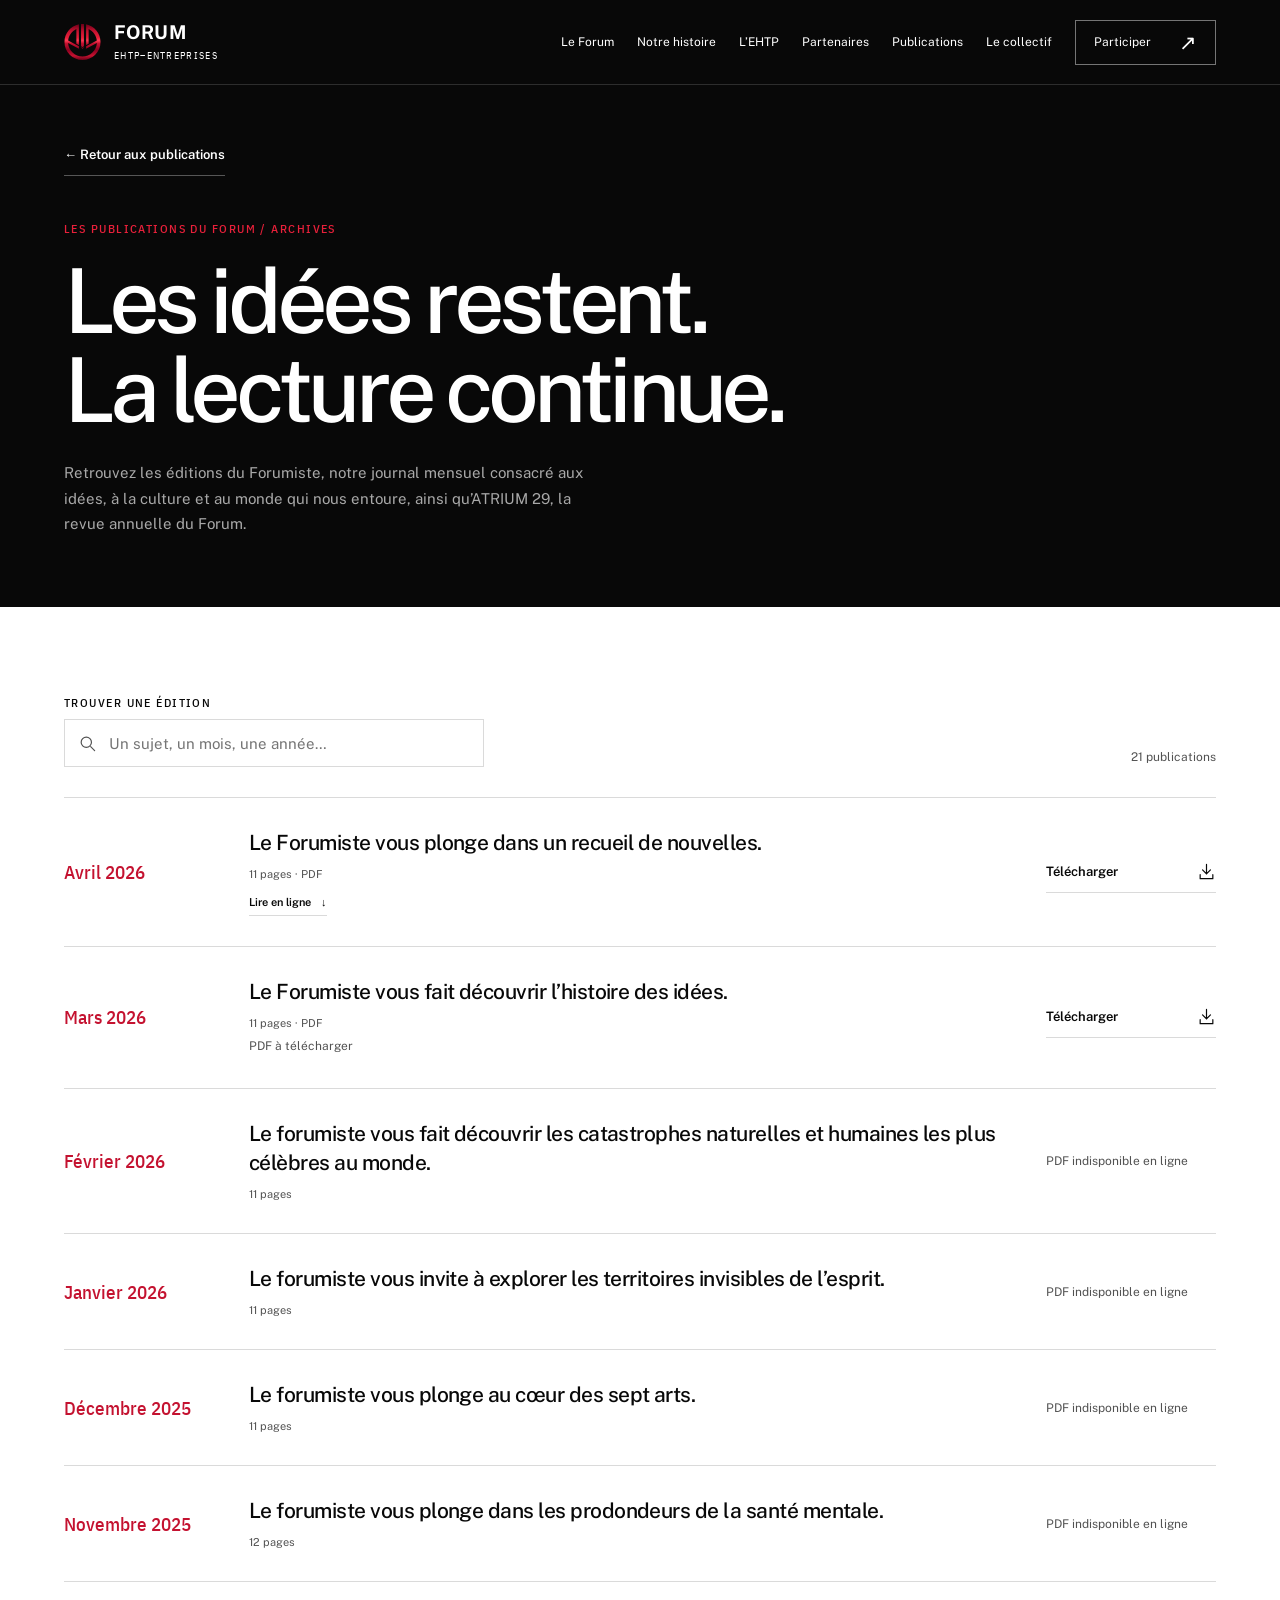
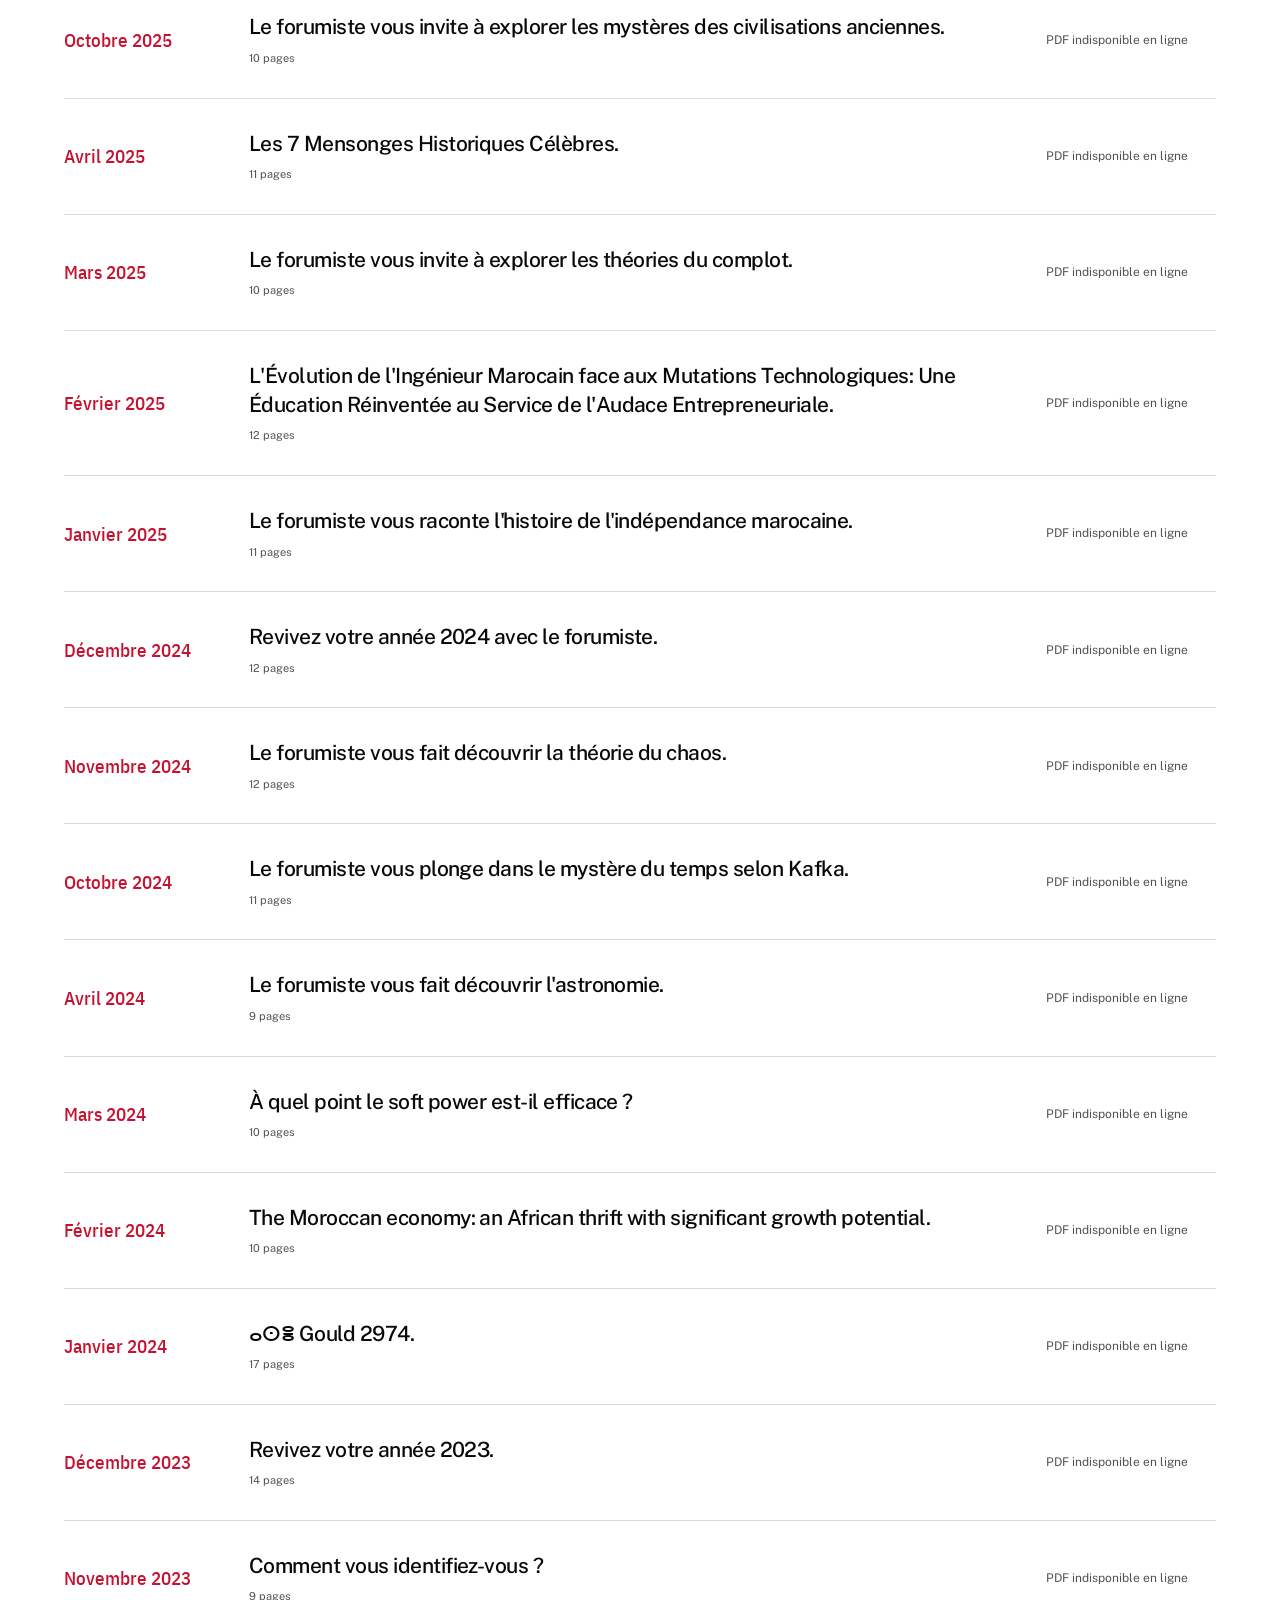
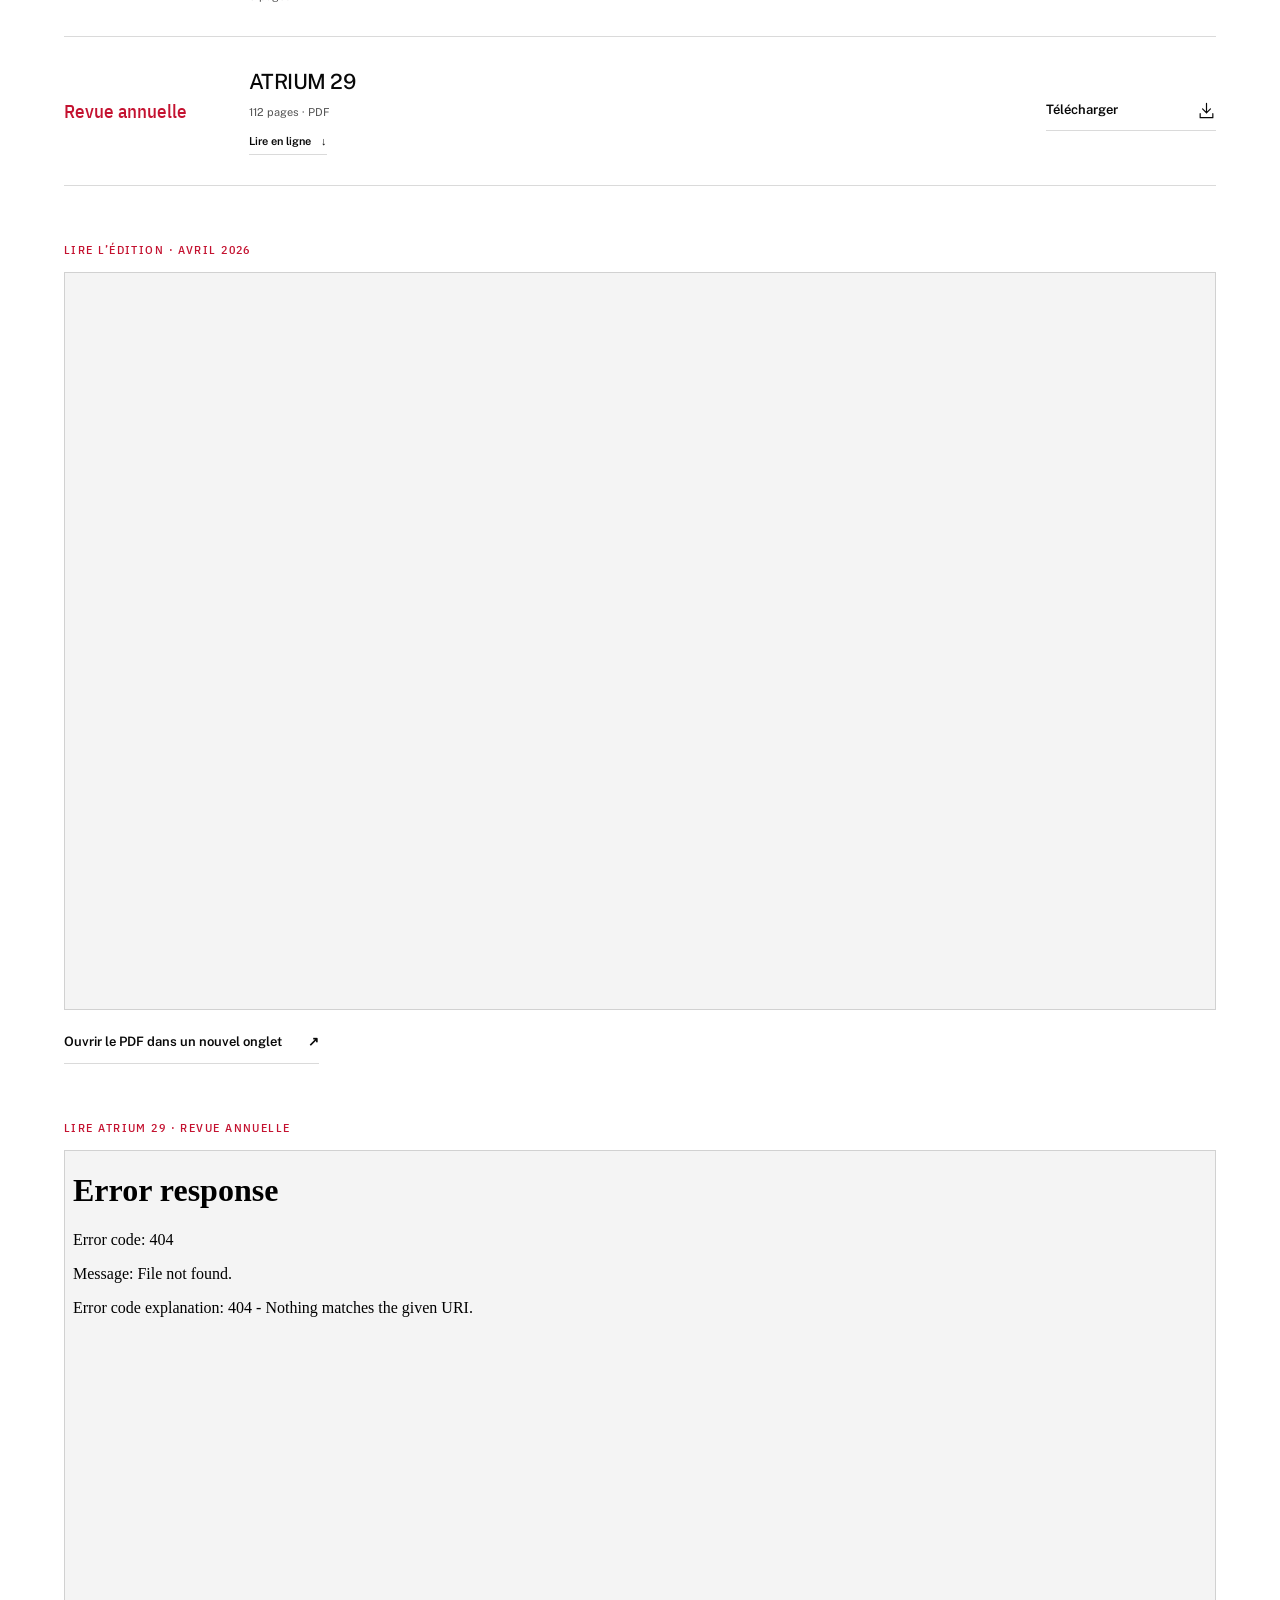
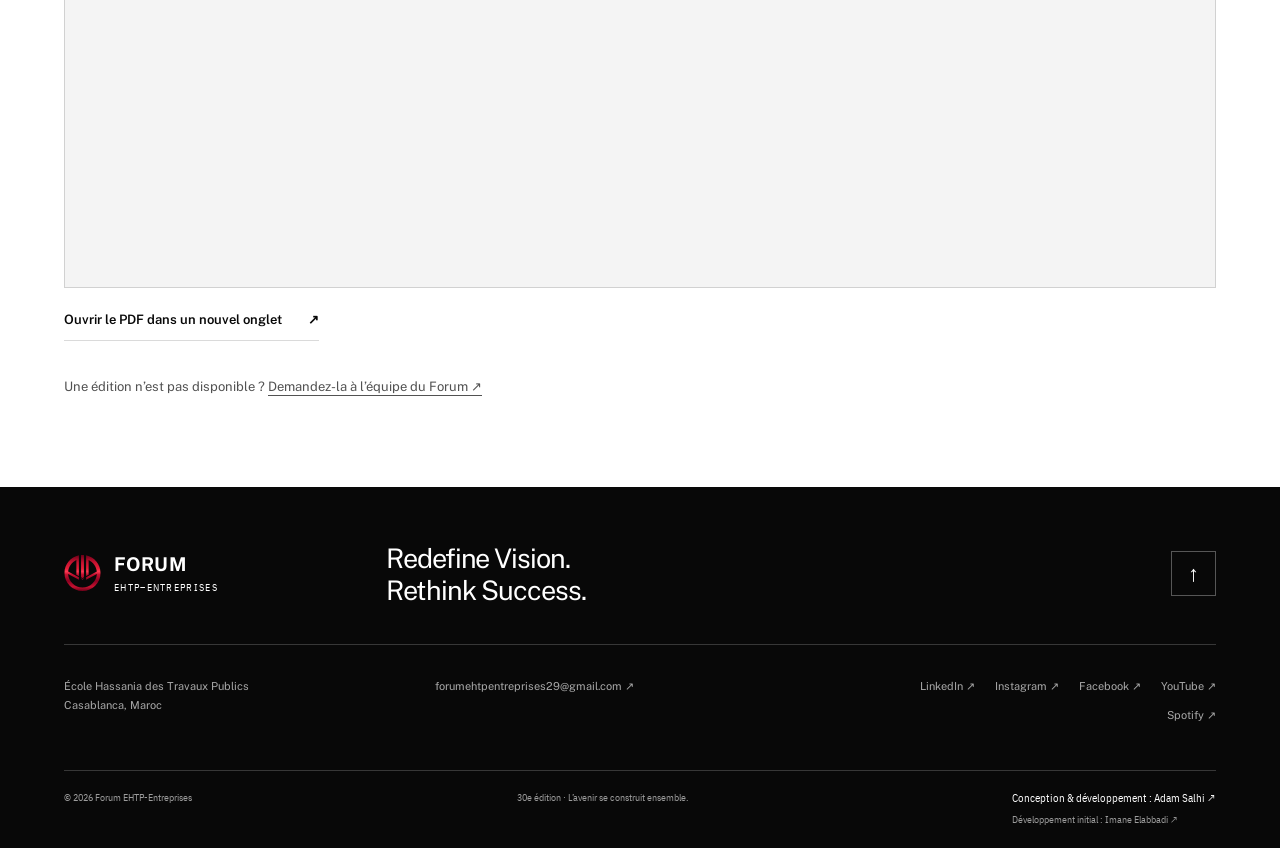
==== archives.html @ b5d98c56 "init" ====
<!DOCTYPE html>
<html lang="fr">
<head>
  <meta charset="UTF-8">
  <meta name="viewport" content="width=device-width, initial-scale=1">
  <meta name="description" content="Explorez les archives du Forumiste, le journal mensuel du Forum EHTP-Entreprises.">
  <meta name="theme-color" content="#080808">
  <title>Le Forumiste — Archives | Forum EHTP-Entreprises</title>
  <link rel="icon" type="image/svg+xml" href="assets/logo-form-small.svg">
  <link rel="preconnect" href="https://fonts.googleapis.com">
  <link rel="preconnect" href="https://fonts.gstatic.com" crossorigin>
  <link href="https://fonts.googleapis.com/css2?family=IBM+Plex+Sans+Condensed:wght@400;500;600;700&family=Public+Sans:wght@400;500;600;700;800&family=Source+Serif+4:ital,wght@1,400&display=swap" rel="stylesheet">
  <link rel="stylesheet" href="style.css">
  <script src="script.js" defer></script>
</head>
<body><a class="skip-link" href="#main">Aller au contenu</a><header class="site-header">
    <div class="nav-shell">
      <a class="brand" href="index.html#accueil" aria-label="Forum EHTP-Entreprises — Accueil"><img src="assets/logo-form-small.svg" width="40" height="40" alt=""><span>FORUM<span class="brand-sub">EHTP–ENTREPRISES</span></span></a>
      <button class="menu-toggle" aria-expanded="false" aria-controls="site-nav"><span>Menu</span><span class="menu-icon" aria-hidden="true"></span></button>
      <nav id="site-nav" class="site-nav" aria-label="Navigation principale"><a href="index.html#forum">Le Forum</a><a href="index.html#histoire">Notre histoire</a><a href="index.html#ecole">L’EHTP</a><a href="index.html#partenaires">Partenaires</a><a href="index.html#publications">Publications</a><a href="index.html#equipe">Le collectif</a><a class="nav-cta" href="index.html#contact">Participer <span aria-hidden="true">↗</span></a></nav>
    </div>
  </header>
<main id="main"><section class="archive-hero" aria-labelledby="archive-title"><a class="text-link light" href="index.html#forumiste">← Retour aux publications</a><p class="eyebrow">Les publications du Forum / Archives</p><h1 id="archive-title">Les idées restent.<br>La lecture continue.</h1><p>Retrouvez les éditions du Forumiste, notre journal mensuel consacré aux idées, à la culture et au monde qui nous entoure, ainsi qu’ATRIUM 29, la revue annuelle du Forum.</p></section>
<section class="section-pad" aria-label="Archives des publications"><div class="archive-tools"><label class="archive-search" for="archive-search"><span class="eyebrow">Trouver une édition</span><span class="search-field"><svg class="icon icon-search" viewBox="0 0 24 24" fill="none" stroke="currentColor" stroke-width="1.5" stroke-linecap="round" stroke-linejoin="round" aria-hidden="true" focusable="false"><circle cx="10.5" cy="10.5" r="6.5"/><path d="m16 16 5 5"/></svg><input type="search" id="archive-search" placeholder="Un sujet, un mois, une année…"></span></label><p class="archive-count" id="archive-count" role="status">21 publications</p></div><div class="archive-list"><article class="archive-item" id="avril-2026"><p class="archive-date">Avril 2026</p><div><h2>Le Forumiste vous plonge dans un recueil de nouvelles.</h2><p class="archive-pages">11 pages · PDF</p><a class="text-link archive-read-link" href="#avril-2026-reader">Lire en ligne <span aria-hidden="true">↓</span></a></div><a class="text-link" href="publications/forumistes/FORUMISTE%20AVRIL%2027.pdf" download>Télécharger <svg class="icon icon-download" viewBox="0 0 24 24" fill="none" stroke="currentColor" stroke-width="1.5" stroke-linecap="round" stroke-linejoin="round" aria-hidden="true" focusable="false"><path d="M12 3v12m-5-5 5 5 5-5M4 16v5h16v-5"/></svg></a></article><article class="archive-item" id="mars-2026"><p class="archive-date">Mars 2026</p><div><h2>Le Forumiste vous fait découvrir l’histoire des idées.</h2><p class="archive-pages">11 pages · PDF</p><span class="archive-unavailable">PDF à télécharger</span></div><a class="text-link" href="publications/forumistes/FORUMISTEMARS27.pdf" download>Télécharger <svg class="icon icon-download" viewBox="0 0 24 24" fill="none" stroke="currentColor" stroke-width="1.5" stroke-linecap="round" stroke-linejoin="round" aria-hidden="true" focusable="false"><path d="M12 3v12m-5-5 5 5 5-5M4 16v5h16v-5"/></svg></a></article><article class="archive-item" id="fevrier-2026"><p class="archive-date">Février 2026</p><div><h2>Le forumiste vous fait découvrir les catastrophes naturelles et humaines les plus célèbres au monde.</h2><p class="archive-pages">11 pages</p></div><span class="archive-unavailable">PDF indisponible en ligne</span></article><article class="archive-item" id="janvier-2026"><p class="archive-date">Janvier 2026</p><div><h2>Le forumiste vous invite à explorer les territoires invisibles de l’esprit.</h2><p class="archive-pages">11 pages</p></div><span class="archive-unavailable">PDF indisponible en ligne</span></article><article class="archive-item" id="decembre-2025"><p class="archive-date">Décembre 2025</p><div><h2>Le forumiste vous plonge au cœur des sept arts.</h2><p class="archive-pages">11 pages</p></div><span class="archive-unavailable">PDF indisponible en ligne</span></article><article class="archive-item" id="novembre-2025"><p class="archive-date">Novembre 2025</p><div><h2>Le forumiste vous plonge dans les prodondeurs de la santé mentale.</h2><p class="archive-pages">12 pages</p></div><span class="archive-unavailable">PDF indisponible en ligne</span></article><article class="archive-item" id="octobre-2025"><p class="archive-date">Octobre 2025</p><div><h2>Le forumiste vous invite à explorer les mystères des civilisations anciennes.</h2><p class="archive-pages">10 pages</p></div><span class="archive-unavailable">PDF indisponible en ligne</span></article><article class="archive-item" id="avril-2025"><p class="archive-date">Avril 2025</p><div><h2>Les 7 Mensonges Historiques Célèbres.</h2><p class="archive-pages">11 pages</p></div><span class="archive-unavailable">PDF indisponible en ligne</span></article><article class="archive-item" id="mars-2025"><p class="archive-date">Mars 2025</p><div><h2>Le forumiste vous invite à explorer les théories du complot.</h2><p class="archive-pages">10 pages</p></div><span class="archive-unavailable">PDF indisponible en ligne</span></article><article class="archive-item" id="fevrier-2025"><p class="archive-date">Février 2025</p><div><h2>L&#x27;Évolution de l&#x27;Ingénieur Marocain face aux Mutations Technologiques: Une Éducation Réinventée au Service de l&#x27;Audace Entrepreneuriale.</h2><p class="archive-pages">12 pages</p></div><span class="archive-unavailable">PDF indisponible en ligne</span></article><article class="archive-item" id="janvier-2025"><p class="archive-date">Janvier 2025</p><div><h2>Le forumiste vous raconte l&#x27;histoire de l&#x27;indépendance marocaine.</h2><p class="archive-pages">11 pages</p></div><span class="archive-unavailable">PDF indisponible en ligne</span></article><article class="archive-item" id="decembre-2024"><p class="archive-date">Décembre 2024</p><div><h2>Revivez votre année 2024 avec le forumiste.</h2><p class="archive-pages">12 pages</p></div><span class="archive-unavailable">PDF indisponible en ligne</span></article><article class="archive-item" id="novembre-2024"><p class="archive-date">Novembre 2024</p><div><h2>Le forumiste vous fait découvrir la théorie du chaos.</h2><p class="archive-pages">12 pages</p></div><span class="archive-unavailable">PDF indisponible en ligne</span></article><article class="archive-item" id="octobre-2024"><p class="archive-date">Octobre 2024</p><div><h2>Le forumiste vous plonge dans le mystère du temps selon Kafka.</h2><p class="archive-pages">11 pages</p></div><span class="archive-unavailable">PDF indisponible en ligne</span></article><article class="archive-item" id="avril-2024"><p class="archive-date">Avril 2024</p><div><h2>Le forumiste vous fait découvrir l&#x27;astronomie.</h2><p class="archive-pages">9 pages</p></div><span class="archive-unavailable">PDF indisponible en ligne</span></article><article class="archive-item" id="mars-2024"><p class="archive-date">Mars 2024</p><div><h2>À quel point le soft power est-il efficace ?</h2><p class="archive-pages">10 pages</p></div><span class="archive-unavailable">PDF indisponible en ligne</span></article><article class="archive-item" id="fevrier-2024"><p class="archive-date">Février 2024</p><div><h2>The Moroccan economy: an African thrift with significant growth potential.</h2><p class="archive-pages">10 pages</p></div><span class="archive-unavailable">PDF indisponible en ligne</span></article><article class="archive-item" id="janvier-2024"><p class="archive-date">Janvier 2024</p><div><h2>ⴰⵙⴻ Gould 2974.</h2><p class="archive-pages">17 pages</p></div><span class="archive-unavailable">PDF indisponible en ligne</span></article><article class="archive-item" id="decembre-2023"><p class="archive-date">Décembre 2023</p><div><h2>Revivez votre année 2023.</h2><p class="archive-pages">14 pages</p></div><span class="archive-unavailable">PDF indisponible en ligne</span></article><article class="archive-item" id="novembre-2023"><p class="archive-date">Novembre 2023</p><div><h2>Comment vous identifiez-vous ?</h2><p class="archive-pages">9 pages</p></div><span class="archive-unavailable">PDF indisponible en ligne</span></article><article class="archive-item" id="atrium29"><p class="archive-date">Revue annuelle</p><div><h2>ATRIUM 29</h2><p class="archive-pages">112 pages · PDF</p><a class="text-link archive-read-link" href="#atrium29-reader">Lire en ligne <span aria-hidden="true">↓</span></a></div><a class="text-link" href="publications/revues/ATRIUM29%20IMP.pdf" download>Télécharger <svg class="icon icon-download" viewBox="0 0 24 24" fill="none" stroke="currentColor" stroke-width="1.5" stroke-linecap="round" stroke-linejoin="round" aria-hidden="true" focusable="false"><path d="M12 3v12m-5-5 5 5 5-5M4 16v5h16v-5"/></svg></a></article></div><p class="archive-empty" id="archive-empty" hidden>Aucune édition ne correspond à votre recherche.</p>
<div class="archive-reader" id="avril-2026-reader"><p class="eyebrow red-text">Lire l’édition · Avril 2026</p><iframe src="publications/forumistes/FORUMISTE%20AVRIL%2027.pdf" title="Le Forumiste du 27 avril 2026, lecteur PDF intégré" loading="lazy"></iframe><a class="text-link" href="publications/forumistes/FORUMISTE%20AVRIL%2027.pdf" target="_blank" rel="noopener noreferrer">Ouvrir le PDF dans un nouvel onglet <span aria-hidden="true">↗</span></a></div>
<div class="archive-reader" id="atrium29-reader"><p class="eyebrow red-text">Lire ATRIUM 29 · Revue annuelle</p><iframe src="publications/revues/ATRIUM29%20IMP.pdf" title="ATRIUM 29, lecteur PDF intégré" loading="lazy"></iframe><a class="text-link" href="publications/revues/ATRIUM29%20IMP.pdf" target="_blank" rel="noopener noreferrer">Ouvrir le PDF dans un nouvel onglet <span aria-hidden="true">↗</span></a></div>
<p class="archive-help">Une édition n’est pas disponible ? <a href="mailto:forumehtpentreprises29@gmail.com?subject=Demande%20d%27une%20archive%20du%20Forumiste">Demandez-la à l’équipe du Forum ↗</a></p></section></main><footer class="site-footer"><div class="footer-top"><a class="brand" href="#main"><img src="assets/logo-form-small.svg" alt="" width="40" height="40"><span>FORUM<span class="brand-sub">EHTP–ENTREPRISES</span></span></a><p>Redefine Vision.<br>Rethink Success.</p><a class="back-top" href="#main" aria-label="Revenir en haut de la page">↑</a></div><div class="footer-middle"><p>École Hassania des Travaux Publics<br>Casablanca, Maroc</p><a href="mailto:forumehtpentreprises29@gmail.com">forumehtpentreprises29@gmail.com ↗</a><div class="social-links"><a href="https://www.linkedin.com/company/forumehtp-entreprises/" target="_blank" rel="noopener noreferrer">LinkedIn ↗</a><a href="https://www.instagram.com/forumehtpentreprises/" target="_blank" rel="noopener noreferrer">Instagram ↗</a><a href="https://www.facebook.com/forum.ehtpentreprises" target="_blank" rel="noopener noreferrer">Facebook ↗</a><a href="https://www.youtube.com/@ForumEHTP-Entreprises" target="_blank" rel="noopener noreferrer">YouTube ↗</a><a href="https://open.spotify.com/show/5JTfeWHzXtX39lI0ppKCSq" target="_blank" rel="noopener noreferrer">Spotify ↗</a></div></div><div class="footer-bottom"><span>© 2026 Forum EHTP-Entreprises</span><span>30e édition · L’avenir se construit ensemble.</span><div class="developer-credits"><a class="current-developer" href="https://www.linkedin.com/in/asalhi1/" target="_blank" rel="noopener noreferrer">Conception & développement : Adam Salhi ↗</a><a href="https://www.linkedin.com/in/imane-elabbadi-38838423a/" target="_blank" rel="noopener noreferrer">Développement initial : Imane Elabbadi ↗</a></div></div></footer>
</body>
</html>
---- style.css ----
/* FORGE — shared identity for the Forum and its publication archives. */
:root {
  --black: #080808; --steel: #1a1a1a; --red: #c41230; --chrome: #e8203a; --white: #fff;
  --line: #08080826; --muted: #525252;
  --metal: linear-gradient(135deg, #6b0018 0%, #c41230 20%, #e8203a 38%, #ff3a54 46%, #c41230 54%, #8b0020 72%, #c41230 88%, #6b0018 100%);
  --body: 'Public Sans', Arial, sans-serif;
  --structure: 'IBM Plex Sans Condensed', 'Arial Narrow', sans-serif;
  --gutter: clamp(22px, 5vw, 80px);
}
*, *::before, *::after { box-sizing: border-box; }
html { scroll-behavior: smooth; scroll-padding-top: 100px; }
body { margin: 0; background: var(--white); color: var(--black); font: 15px/1.7 var(--body); -webkit-font-smoothing: antialiased; }
body.menu-open { overflow: hidden; }
::selection { background: var(--red); color: white; }
a { color: inherit; text-decoration: none; }
button, input { font: inherit; }
button, summary { cursor: pointer; }
button { color: inherit; }
img { display: block; max-width: 100%; height: auto; }
figure, blockquote, h1, h2, h3, h4, p { margin: 0; }
button, a, summary { -webkit-tap-highlight-color: transparent; }
:focus-visible { outline: 3px solid var(--chrome); outline-offset: 5px; }
[hidden] { display: none !important; }
.skip-link { position: fixed; top: -100px; left: 20px; padding: 12px 20px; background: white; color: var(--black); z-index: 100; }
.skip-link:focus { top: 10px; }
.eyebrow, .section-label { font: 500 12px/1.4 var(--structure); text-transform: uppercase; letter-spacing: .12em; }
.red-text { color: var(--red); }
.metal-text { color: var(--red); background: var(--metal); background-clip: text; -webkit-text-fill-color: transparent; }
.section-pad { padding: 88px var(--gutter); }
.section-label { display: flex; justify-content: space-between; gap: 24px; padding-bottom: 22px; margin-bottom: 48px; border-bottom: 1px solid var(--line); }
.section-label > :first-child { color: var(--red); }
h2 { font-size: clamp(34px, 3.7vw, 58px); font-weight: 600; line-height: 1.1; letter-spacing: -.055em; }
p + p { margin-top: 20px; }
.section-heading { display: flex; justify-content: space-between; align-items: flex-end; gap: 50px; margin-bottom: 48px; }
.section-heading > p { max-width: 350px; color: var(--muted); }
.text-link { display: inline-flex; align-items: center; justify-content: space-between; gap: 26px; border-bottom: 1px solid var(--line); padding: 9px 0; font-size: 13px; font-weight: 600; }
.text-link:hover { color: var(--red); border-color: var(--red); }
.text-link.light { border-color: #ffffff50; }
.text-link.light:hover { color: white; border-color: white; }
.button { display: inline-flex; align-items: center; justify-content: space-between; gap: 30px; min-height: 52px; padding: 14px 23px; font-size: 13px; font-weight: 600; transition: background .2s; }
.button span, .nav-cta span { font-size: 21px; line-height: 1; }
.button-red { background: var(--red); color: white; }
.button-red:hover { background: var(--chrome); }
.button-dark { background: var(--black); color: white; }
.button-dark:hover { background: var(--red); }
.site-header { position: sticky; top: 0; background: var(--black); color: white; border-bottom: 1px solid #ffffff26; z-index: 20; }
.nav-shell { display: flex; align-items: center; justify-content: space-between; min-height: 84px; padding: 0 var(--gutter); gap: 30px; }
.brand { display: inline-flex; align-items: center; flex-shrink: 0; gap: 13px; font-size: 19px; font-weight: 700; line-height: 1.15; letter-spacing: .025em; }
.brand img { width: 37px; height: 37px; }
.brand-sub { display: block; margin-top: 5px; font: 10px var(--structure); letter-spacing: .13em; }
.site-nav { display: flex; align-items: center; gap: clamp(16px, 1.8vw, 28px); font-size: 12px; }
.site-nav > a { padding-block: 12px; }
.site-nav > a:hover, .site-nav > a[aria-current] { color: var(--chrome); }
.site-nav .nav-cta { display: flex; align-items: center; justify-content: space-between; gap: 28px; border: 1px solid #ffffff70; padding: 11px 18px; color: white; }
.site-nav .nav-cta:hover { background: var(--red); border-color: var(--red); color: white; }
.menu-toggle { display: none; }
.hero { background: var(--black); color: white; padding: 0 var(--gutter); }
.hero-grid { display: grid; grid-template-columns: 1.05fr 1fr; gap: 6%; align-items: center; padding: 80px 0 88px; }
.hero h1 { font-size: clamp(62px, 7.2vw, 112px); font-weight: 600; line-height: .99; letter-spacing: -.07em; }
.outline-text { color: transparent; -webkit-text-stroke: 1px #ffffffba; }
.hero-description { color: #ffffffa6; max-width: 370px; font-size: 13px; line-height: 1.8; margin-top: 28px; }
.hero-actions { display: flex; align-items: center; gap: 24px; margin-top: 29px; }
.hero-actions .text-link { font-size: 11px; }
.intro-grid { display: grid; grid-template-columns: 1.15fr 1fr; gap: 9%; margin-bottom: 52px; }
.intro-copy { max-width: 490px; color: var(--muted); font-size: 14px; }
.intro-copy .lead { color: var(--black); font-size: 19px; line-height: 1.5; letter-spacing: -.02em; }
.intro-copy .text-link { margin-top: 20px; color: var(--black); }
.stats { display: grid; grid-template-columns: 1.3fr 1fr 1fr; margin-top: 46px; }
.stats > div { display: flex; flex-direction: column; padding-left: 40px; border-left: 1px solid var(--line); }
.stats > div:first-child { padding-left: 0; border: 0; }
.stats strong { font: 500 clamp(70px, 8vw, 115px)/1 var(--structure); letter-spacing: -.05em; }
.stats strong sup { font-size: .5em; }
.stats > div > span { margin-top: 18px; color: var(--muted); font-size: 12px; }
.experience { background: var(--black); color: white; }
.experience .section-label { border-color: #ffffff35; }
.experience .section-label > :first-child { color: var(--chrome); }
.experience .section-heading > p { color: #ffffffa6; }
.film-link { position: relative; display: block; overflow: hidden; }
.film-link::after { content: ''; position: absolute; inset: 0; background: linear-gradient(transparent 20%, #080808c9); }
.film-link img { width: 100%; height: 420px; object-fit: cover; transition: transform .5s; }
.film-link:hover img { transform: scale(1.025); }
.film-play { position: absolute; z-index: 1; top: 35px; right: 35px; display: grid; place-items: center; background: var(--red); width: 70px; height: 70px; font-size: 35px; }
.film-caption { position: absolute; z-index: 1; bottom: 34px; left: 34px; display: flex; flex-direction: column; gap: 9px; }
.film-caption strong { font-size: 35px; font-weight: 500; letter-spacing: -.04em; }
.film-caption > :last-child { font-size: 12px; }
.partner-directory { border-bottom: 1px solid var(--line); font-size: 13px; }
.partner-directory summary { display: flex; justify-content: space-between; align-items: center; padding: 20px 0; list-style: none; }
.partner-directory summary::-webkit-details-marker { display: none; }
.partner-directory summary > span { font-size: 22px; color: var(--red); }
.partner-directory[open] summary > span { transform: rotate(45deg); }
.crimson-callout { background: var(--red); color: white; }
.crimson-callout > div { display: flex; align-items: center; justify-content: space-between; gap: 30px; margin: 26px 0; }
.crimson-callout h2 { font-size: clamp(38px, 5vw, 76px); }
.crimson-callout > p:last-child { font-size: 13px; max-width: 460px; }
.circle-link { flex-shrink: 0; width: 105px; height: 105px; border: 1px solid #ffffff80; border-radius: 50%; display: grid; place-items: center; font-size: 52px; transition: color .2s, background .2s; }
.circle-link:hover { color: var(--red); background: white; }
.journal-feature { display: grid; grid-template-columns: 1fr 1.2fr; gap: 9%; align-items: center; padding: 40px 6%; border-top: 1px solid var(--line); border-bottom: 1px solid var(--line); }
.journal-cover { display: block; position: relative; max-width: 330px; width: 100%; justify-self: center; }
.journal-cover img { width: 100%; box-shadow: 8px 10px 0 var(--black); }
.journal-cover > span { position: absolute; right: -8px; bottom: -10px; padding: 8px 18px; background: var(--red); color: white; font-size: 26px; }
.journal-copy h3 { font-size: 46px; font-weight: 600; letter-spacing: -.06em; line-height: 1.15; margin: 17px 0 20px; }
.journal-copy h4 { font-size: 24px; font-weight: 500; line-height: 1.25; letter-spacing: -.025em; margin-bottom: 20px; }
.journal-copy > p:not(.eyebrow) { color: var(--muted); font-size: 13px; }
.publication-meta { display: flex; flex-wrap: wrap; gap: 25px; font-family: var(--structure); }
.journal-copy .button { margin: 24px 20px 12px 0; }
.journal-copy .text-link { font-size: 12px; }
.atrium-row { display: grid; grid-template-columns: 1fr 1.2fr; gap: 9%; padding-top: 44px; }
.atrium-row h3 { font: 500 64px var(--structure); letter-spacing: -.04em; }
.atrium-row h3 span { color: var(--red); }
.atrium-row p:not(.eyebrow) { color: var(--muted); font-size: 14px; max-width: 430px; }
.atrium-row .text-link { margin-top: 15px; }
.team-section { display: grid; grid-template-columns: 1fr 1fr; background: var(--black); color: white; }
.team-copy { padding: 70px 55px 70px var(--gutter); }
.team-copy h2 { margin: 27px 0; font-size: clamp(34px, 3.4vw, 53px); }
.team-copy h2 span { color: var(--chrome); }
.team-copy > p:not(.eyebrow) { color: #ffffffa6; font-size: 13px; max-width: 430px; }
.team-copy .text-link { margin-top: 26px; }
.team-photo { position: relative; min-height: 460px; }
.team-photo img { width: 100%; height: 100%; position: absolute; object-fit: cover; object-position: 54% center; }
.team-photo figcaption { position: absolute; bottom: 0; left: 0; background: var(--red); padding: 15px 24px; font-size: 10px; }
.contact-heading { display: flex; align-items: flex-end; justify-content: space-between; gap: 50px; margin-bottom: 50px; }
.contact-heading > p { max-width: 320px; color: var(--muted); font-size: 14px; }
.contact-form { position: relative; max-width: 1000px; margin: 0 auto 72px; padding: 34px 0 42px; border-block: 1px solid var(--line); background: white; }
.contact-form::before { content: ''; position: absolute; inset: -1px auto auto 0; width: 70px; height: 3px; background: var(--red); }
.contact-form-grid { display: grid; grid-template-columns: 1fr 1fr; gap: 24px 30px; }
.contact-field { display: flex; flex-direction: column; gap: 8px; color: var(--black); font: 500 12px/1.4 var(--structure); text-transform: uppercase; }
.contact-field > span { display: contents; }
.contact-field-wide { grid-column: 1 / -1; }
.contact-field input, .contact-field select, .contact-field textarea { display: block; width: 100%; min-height: 50px; padding: 12px 14px; border: 1px solid #08080830; border-radius: 0; background: #fff; color: var(--black); font: 400 14px/1.5 var(--body); transition: border-color .18s, box-shadow .18s; }
.contact-field input::placeholder, .contact-field textarea::placeholder { color: #777; }
.contact-field select { appearance: none; padding-right: 48px; background-image: url("data:image/svg+xml,%3Csvg xmlns='http://www.w3.org/2000/svg' width='20' height='20' viewBox='0 0 24 24' fill='none' stroke='%23c41230' stroke-width='2' stroke-linecap='round' stroke-linejoin='round'%3E%3Cpath d='m6 9 6 6 6-6'/%3E%3C/svg%3E"); background-repeat: no-repeat; background-position: right 17px center; }
.contact-field textarea { min-height: 155px; resize: vertical; }
.contact-field input:focus, .contact-field select:focus, .contact-field textarea:focus { outline: none; border-color: var(--red); box-shadow: inset 3px 0 var(--red); }
.contact-submit { display: inline-flex; justify-content: center; align-items: center; gap: 12px; min-height: 52px; margin-top: 26px; padding: 14px 23px; border: 1px solid var(--red); border-radius: 0; background: var(--red); color: white; font: 600 13px/1.3 var(--body); transition: background .2s, color .2s; }
.contact-submit:hover { background: var(--black); border-color: var(--black); }
.contact-submit svg { width: 19px; height: 19px; }
.archive-reader { margin-top: 56px; }
.archive-reader iframe { display: block; width: 100%; height: min(82vh, 900px); min-height: 520px; margin: 14px 0 12px; border: 1px solid var(--line); background: #f4f4f4; }
.archive-read-link { justify-content: flex-start; gap: 10px; margin-top: 7px; padding: 3px 0; font-size: 11px; }
.site-footer { background: var(--black); color: white; padding: 55px var(--gutter) 22px; }
.footer-top { display: flex; justify-content: space-between; gap: 30px; align-items: center; padding-bottom: 38px; border-bottom: 1px solid #ffffff30; }
.footer-top > p { font-size: 27px; line-height: 1.2; letter-spacing: -.04em; margin-right: auto; margin-left: 12%; }
.back-top { display: grid; place-items: center; border: 1px solid #ffffff50; width: 45px; height: 45px; font-size: 22px; }
.back-top:hover { background: var(--red); }
.footer-middle { display: grid; grid-template-columns: 1fr 1.2fr 1fr; gap: 30px; padding: 32px 0 45px; color: #ffffffa6; font-size: 11px; }
.footer-middle > a { overflow-wrap: anywhere; }
.social-links { display: flex; gap: 10px 20px; flex-wrap: wrap; justify-content: flex-end; }
.site-footer a:hover { color: var(--chrome); }
.footer-bottom { display: flex; justify-content: space-between; flex-wrap: wrap; gap: 15px; border-top: 1px solid #ffffff30; padding-top: 20px; color: #ffffff99; font: 10px var(--structure); }
/* Archives */
.archive-hero { background: var(--black); color: white; padding: 50px var(--gutter) 70px; }
.archive-hero .text-link { margin-bottom: 45px; }
.archive-hero .eyebrow { color: var(--chrome); margin-bottom: 18px; }
.archive-hero h1 { font-size: clamp(48px, 7vw, 100px); line-height: 1; font-weight: 500; letter-spacing: -.06em; }
.archive-hero p:last-child { color: #ffffffa6; max-width: 520px; margin-top: 25px; }
.archive-tools { display: flex; gap: 25px; justify-content: space-between; align-items: flex-end; padding-bottom: 30px; }
.archive-search { display: flex; flex-direction: column; gap: 8px; width: min(100%, 420px); }
.archive-search input { min-height: 48px; border: 1px solid var(--line); border-radius: 0; padding: 10px 14px; width: 100%; background: white; color: var(--black); }
.archive-count { color: var(--muted); font-size: 12px; }
.archive-item { display: grid; grid-template-columns: 150px 1fr 170px; align-items: center; gap: 35px; padding: 30px 0; border-top: 1px solid var(--line); }
.archive-item:last-child { border-bottom: 1px solid var(--line); }
.archive-date { color: var(--red); font: 500 19px var(--structure); }
.archive-item h2 { font-size: 21px; line-height: 1.4; letter-spacing: -.025em; font-weight: 500; }
.archive-item .archive-pages { margin-top: 7px; color: var(--muted); font-size: 11px; }
.archive-unavailable { color: var(--muted); font-size: 12px; }
.archive-help { margin-top: 35px; color: var(--muted); font-size: 13px; }
.archive-help a { text-decoration: underline; text-underline-offset: 4px; }
.archive-empty { padding: 35px 0; border-top: 1px solid var(--line); }
/* Reserved image space and restrained, functional iconography. */
.icon { display: inline-block; flex: 0 0 auto; width: 19px; height: 19px; vertical-align: middle; }
.hero-art { display: flex; align-items: center; }
.anniversary-mark { width: 100%; margin: 0; }
.event-strip { display: flex; justify-content: space-between; align-items: center; gap: 20px; padding: 19px var(--gutter); background: var(--red); color: white; font-size: 12px; }
.event-location { display: inline-flex; align-items: center; gap: 10px; }
.event-status { font-family: var(--structure); letter-spacing: .06em; }
.sponsor-groups { display: flex; flex-wrap: wrap; gap: 32px 28px; }
.sponsor-group { min-width: 0; width: 100%; }
.sponsor-groups > .sponsor-group:nth-child(-n+2) { width: calc(50% - 14px); }
.sponsor-tier { display: flex; align-items: center; gap: 16px; margin-bottom: 18px; font: 500 12px var(--structure); text-transform: uppercase; letter-spacing: .1em; }
.sponsor-tier::after { content: ''; flex: 1; height: 1px; background: var(--line); }
.sponsor-grid { display: flex; flex-wrap: wrap; gap: 16px; padding: 0; margin: 0; list-style: none; }
.sponsor-card { flex: 1 1 calc(33.333% - 16px); min-width: 0; display: flex; flex-direction: column; border: 1px solid var(--line); }
.sponsor-logo-slot { overflow: hidden; height: 116px; display: flex; align-items: center; justify-content: center; padding: 24px; }
.sponsor-logo-slot img { width: 100%; height: 100%; object-fit: contain; transform: scale(var(--logo-scale, 1)); }
.sponsor-card > span { display: block; padding: 12px 16px; border-top: 1px solid var(--line); font: 500 12px var(--structure); letter-spacing: .05em; }
.partner-directory { margin-top: 26px; }
#partner-directory-content { padding-top: 12px; }
#partner-directory-content .sponsor-group { margin-bottom: 30px; }
#partner-directory-content .sponsor-card { flex: 0 1 calc(25% - 12px); }
/* An editorial quote reader: companies on the left, words on the right. */
.testimonials { margin-top: 82px; }
.testimonial-heading { margin-bottom: 30px; display: flex; align-items: flex-end; justify-content: space-between; gap: 30px; }
.testimonial-heading h3 { font-size: clamp(30px, 3vw, 44px); font-weight: 500; line-height: 1.15; letter-spacing: -.04em; }
.testimonial-layout { display: grid; grid-template-columns: 1fr 2.1fr; border: 1px solid var(--line); }
.quote-selectors { display: flex; flex-direction: column; padding: 24px; }
.quote-selector { display: flex; align-items: center; gap: 16px; width: 100%; text-align: left; padding: 24px 0; background: none; border: 0; border-bottom: 1px solid var(--line); font-size: 13px; }
.quote-selector:last-child { border-bottom: 0; }
.quote-number { font: 11px var(--structure); color: var(--muted); }
.selector-arrow { margin-left: auto; opacity: 0; }
.quote-selector[aria-pressed="true"] { color: var(--red); }
.quote-selector[aria-pressed="true"] .selector-arrow { opacity: 1; }
.quote-selector:hover { color: var(--red); }
.testimonial-stage { display: flex; flex-direction: column; min-width: 0; background: var(--black); color: white; padding: 32px 44px 26px; }
.quote-mark { color: var(--chrome); font: 96px/.9 'Source Serif 4', Georgia, serif; height: 62px; }
.quote-area { display: grid; min-width: 0; }
.quote-slide { grid-area: 1 / 1; display: flex; flex-direction: column; justify-content: space-between; }
/* Inactive slides reserve height, keeping every quote and its controls stable. */
.js .quote-slide[hidden] { display: flex !important; visibility: hidden; pointer-events: none; }
.quote-slide blockquote { font: italic clamp(24px, 2.65vw, 38px)/1.4 'Source Serif 4', Georgia, serif; }
.quote-slide figcaption { margin-top: 28px; font: 11px var(--structure); letter-spacing: .06em; color: #ffffffa6; }
.quote-navigation { display: flex; justify-content: space-between; align-items: center; margin-top: 32px; padding-top: 20px; border-top: 1px solid #ffffff35; }
.quote-position { font: 12px var(--structure); letter-spacing: .08em; color: #ffffffa6; }
#quote-current { color: white; }
.quote-navigation > div { display: flex; gap: 8px; }
.quote-navigation button { display: grid; place-items: center; width: 44px; height: 44px; border: 1px solid #ffffff50; color: white; background: none; }
.quote-navigation button:hover { background: var(--red); border-color: var(--red); }
html:not(.js) .quote-selectors, html:not(.js) .quote-navigation { display: none; }
html:not(.js) .testimonial-layout { grid-template-columns: 1fr; }
html:not(.js) .quote-area { display: block; }
html:not(.js) .quote-slide[hidden] { display: flex !important; margin-top: 35px; }
/* Portrait slots can accept real images without altering the contact layout. */
.contact-cards { display: flex; gap: 40px; }
.contact-card { flex: 1 1 0; min-width: 0; display: grid; grid-template-columns: minmax(100px, 32%) 1fr; gap: 26px; border-top: 1px solid var(--line); padding-top: 24px; }
.portrait-slot { aspect-ratio: 3 / 4; position: relative; display: flex; align-items: flex-end; border: 1px solid var(--line); padding: 16px; }
.portrait-slot::before { content: ''; position: absolute; top: -1px; left: -1px; width: 22px; height: 22px; border-top: 1px solid var(--red); border-left: 1px solid var(--red); }
.portrait-slot > span { color: #08080840; font: 400 clamp(28px, 3vw, 44px) var(--structure); }
.portrait-slot img { position: absolute; inset: 0; width: 100%; height: 100%; object-fit: cover; }
.portrait-slot:has(img) > span { display: none; }
.contact-details { min-width: 0; }
.contact-details .eyebrow { color: var(--red); font-size: 10px; }
.contact-details h3 { font-size: clamp(22px, 2.1vw, 32px); font-weight: 500; line-height: 1.2; letter-spacing: -.04em; margin: 12px 0 22px; }
.contact-links { display: flex; flex-direction: column; gap: 8px; }
.contact-links a { display: inline-flex; align-items: center; gap: 10px; min-height: 32px; font-size: 12px; }
.contact-links a span { overflow-wrap: anywhere; min-width: 0; }
.contact-links .icon { color: var(--muted); width: 17px; height: 17px; }
.contact-links a:hover, .contact-social:hover { color: var(--red); }
.contact-social { display: inline-flex; gap: 9px; align-items: center; min-height: 44px; margin-top: 14px; font-size: 11px; }
.contact-social .icon { width: 16px; height: 16px; }
.developer-credits { display: flex; flex-direction: column; gap: 8px; }
.current-developer { color: white; font-size: 11px; }
.film-play .icon { width: 27px; height: 27px; }
.search-field { position: relative; display: block; }
.search-field .icon { position: absolute; top: 15px; left: 14px; color: var(--muted); pointer-events: none; }
.search-field input { padding-left: 44px; }
@media (prefers-reduced-motion: no-preference) {
  .hero-copy { animation: forge-enter .75s cubic-bezier(.2,.7,.2,1) both; }
  .hero-art { animation: forge-mark 1.1s cubic-bezier(.2,.7,.2,1) .12s both; }
  .button > span, .text-link > span, .button .icon, .film-play .icon { transition: transform .25s ease; }
  .button:hover > span, .text-link:hover > span { transform: translate(2px, -2px); }
  .button:hover .icon-download { transform: translateY(3px); }
  .film-link:hover .film-play .icon { transform: scale(1.12); }
  .sponsor-card { transition: border-color .2s ease; }
  .sponsor-card:hover { border-color: var(--red); }
}
@keyframes forge-enter { from { opacity: 0; transform: translateY(18px); } to { opacity: 1; transform: translateY(0); } }
@keyframes forge-mark { from { opacity: 0; transform: translateY(12px) scale(.975); } to { opacity: 1; transform: none; } }

@media (min-width: 1600px) {
  :root { --gutter: max(80px, calc((100vw - 1440px) / 2)); }
}
@media (max-width: 1100px) {
  .hero-actions { align-items: flex-start; flex-direction: column; gap: 12px; }
  .site-nav { gap: 20px; }
  .hero h1 { font-size: 8vw; }
  .section-heading > p { max-width: 290px; }
  .team-copy { padding-right: 35px; }
}
@media (max-width: 1050px) {
  .nav-shell { min-height: 72px; }
  .menu-toggle { display: flex; align-items: center; gap: 14px; padding: 12px 0 12px 12px; border: 0; background: none; color: white; font-size: 12px; }
  .menu-icon { position: relative; width: 23px; height: 12px; border-top: 1px solid white; border-bottom: 1px solid white; }
  .menu-toggle[aria-expanded="true"] .menu-icon { transform: rotate(45deg); height: 1px; border-bottom: 0; }
  .menu-toggle[aria-expanded="true"] .menu-icon::after { content: ''; position: absolute; width: 23px; height: 1px; background: white; transform: rotate(90deg); top: -1px; }
  .js .site-nav { display: none; position: absolute; inset: 72px 0 auto; padding: 25px var(--gutter) 35px; background: var(--black); border-bottom: 1px solid #ffffff30; max-height: calc(100dvh - 72px); overflow-y: auto; }
  .js .site-nav.is-open { display: flex; flex-direction: column; align-items: stretch; gap: 8px; }
  .js .site-nav > a { padding: 14px 0; font-size: 17px; }
  .js .site-nav .nav-cta { margin-top: 15px; padding: 14px 18px; }
  html:not(.js) .nav-shell { flex-wrap: wrap; padding-block: 18px; }
  html:not(.js) .site-nav { flex-wrap: wrap; }
  html:not(.js) .menu-toggle { display: none; }
}
@media (max-width: 800px) {
  .section-pad { padding: 60px var(--gutter); }
  .hero-grid { gap: 7%; padding: 48px 0; }
  .hero h1 { font-size: 8.6vw; }
  .hero-description { font-size: 12px; }
  .section-label { font-size: 10px; margin-bottom: 35px; }
  .intro-grid { grid-template-columns: 1fr 1fr; gap: 35px; }
  .intro-copy .lead { font-size: 17px; }
  .section-heading { gap: 30px; align-items: flex-start; }
  .section-heading > p { font-size: 13px; max-width: 240px; }
  .stats > div { padding-left: 25px; }
  .stats > div > span { max-width: 140px; }
  .film-link img { height: 350px; }
  .journal-feature { gap: 35px; padding: 35px 0; }
  .journal-copy h3 { font-size: 36px; }
  .journal-copy h4 { font-size: 22px; }
  .team-section { grid-template-columns: 1fr; }
  .team-copy { padding: 55px var(--gutter); }
  .team-copy > p:not(.eyebrow) { max-width: 560px; }
  .team-photo { min-height: 0; }
  .team-photo img { position: static; aspect-ratio: 16/9; }
  .contact-heading { align-items: flex-start; gap: 30px; }
  .contact-heading > p { max-width: 220px; }
  .footer-top > p { margin-left: 5%; font-size: 23px; }
  .footer-middle { grid-template-columns: 1fr 1fr; }
  .social-links { grid-column: 1/-1; justify-content: flex-start; }
  .archive-item { grid-template-columns: 120px 1fr; gap: 20px; }
  .archive-item > :last-child { grid-column: 2; justify-self: start; }
}
@media (max-width: 560px) {
  html { scroll-padding-top: 85px; }
  .hero { padding-top: 22px; }
  .hero-grid { grid-template-columns: 1fr; padding: 35px 0; gap: 35px; }
  .hero h1 { font-size: clamp(65px, 16vw, 88px); }
  .hero-description { max-width: 320px; font-size: 13px; }
  .hero-actions { flex-direction: row; align-items: center; gap: 19px; flex-wrap: wrap; }
  .hero-actions .button { padding: 13px 16px; gap: 17px; font-size: 12px; }
  .section-label > :last-child { display: none; }
  .section-label { margin-bottom: 28px; padding-bottom: 17px; }
  .intro-grid { grid-template-columns: 1fr; gap: 26px; margin-bottom: 32px; }
  .intro-copy { font-size: 13px; }
  .stats { margin-top: 32px; grid-template-columns: 1fr 1fr 1fr; }
  .stats strong { font-size: 65px; }
  .stats > div { padding-left: 15px; }
  .stats > div > span { font-size: 10px; line-height: 1.5; padding-right: 10px; margin-top: 13px; }
  .section-heading { flex-direction: column; gap: 23px; margin-bottom: 30px; }
  .section-heading > p { max-width: 100%; }
  .film-link img { height: 330px; }
  .film-play { width: 48px; height: 48px; font-size: 26px; right: 20px; top: 20px; }
  .film-caption { bottom: 24px; left: 20px; }
  .film-caption strong { font-size: 28px; }
  .film-caption .eyebrow { font-size: 9px; }
  .crimson-callout > div { align-items: flex-start; }
  .crimson-callout h2 { font-size: 37px; }
  .circle-link { width: 50px; height: 50px; font-size: 27px; margin-top: 4px; }
  .crimson-callout > .eyebrow { font-size: 10px; }
  .journal-feature { grid-template-columns: 1fr; gap: 35px; }
  .journal-cover { max-width: 260px; }
  .journal-copy h3 { font-size: 40px; }
  .atrium-row { grid-template-columns: 1fr; gap: 18px; padding-top: 30px; }
  .atrium-row h3 { font-size: 58px; }
  .contact-heading { flex-direction: column; gap: 24px; margin-bottom: 30px; }
  .contact-heading > p { max-width: 100%; font-size: 13px; }
  .contact-form { margin-bottom: 50px; padding: 27px 0 32px; }
  .contact-form-grid { grid-template-columns: 1fr; gap: 18px; }
  .contact-field-wide { grid-column: auto; }
  .contact-submit { width: 100%; }
  .archive-reader iframe { height: 70vh; min-height: 420px; }
  .footer-top { flex-wrap: wrap; gap: 28px; }
  .footer-top > p { margin: 0; order: 3; width: 100%; }
  .footer-top .back-top { margin-left: auto; }
  .footer-middle { grid-template-columns: 1fr; padding-block: 25px; gap: 20px; }
  .footer-bottom { flex-direction: column; gap: 12px; }
  .archive-tools { flex-direction: column; align-items: stretch; gap: 15px; }
  .archive-item { grid-template-columns: 1fr; gap: 12px; }
  .archive-item > :last-child { grid-column: 1; }
  .archive-item h2 { font-size: 20px; }
}
@media (max-width: 1000px) {
  .contact-cards { gap: 28px; }
  .contact-card { grid-template-columns: 1fr; gap: 22px; }
  .portrait-slot { max-width: 200px; width: 100%; }
  .testimonial-layout { grid-template-columns: 1fr 1.8fr; }
  .quote-selectors { padding: 16px; }
  .quote-selector { gap: 10px; font-size: 12px; }
  .testimonial-stage { padding: 28px; }
}
@media (max-width: 650px) {
  .hero-grid { padding: 52px 0 58px; }
  .hero-art { padding-top: 8px; }
  .anniversary-mark { width: 85%; margin: 0 auto; }
  .event-strip { flex-wrap: wrap; gap: 10px 24px; font-size: 11px; }
  .sponsor-groups { gap: 26px 16px; }
  .sponsor-groups > .sponsor-group:nth-child(-n+2) { width: calc(50% - 8px); }
  .sponsor-tier { font-size: 10px; gap: 10px; }
  .sponsor-card { flex-basis: calc(50% - 8px); }
  .sponsor-card > span { padding: 10px; font-size: 11px; }
  .sponsor-logo-slot { height: 95px; padding: 15px; }
  .sponsor-logo-slot img { transform: scale(var(--logo-scale-mobile, var(--logo-scale, 1))); }
  #partner-directory-content .sponsor-card { flex-basis: calc(50% - 8px); }
  .testimonials { margin-top: 55px; }
  .testimonial-heading { align-items: flex-start; flex-direction: column; gap: 16px; }
  .testimonial-layout { grid-template-columns: 1fr; }
  .quote-selectors { flex-direction: row; padding: 0 14px; gap: 14px; }
  .quote-selector { flex: 1 1 0; flex-direction: column; gap: 8px; align-items: flex-start; padding: 16px 0; border-bottom: 2px solid transparent; font-size: 11px; line-height: 1.4; }
  .quote-selector:last-child { border-bottom: 2px solid transparent; }
  .quote-selector[aria-pressed="true"] { border-bottom-color: var(--red); }
  .selector-arrow { display: none; }
  .testimonial-stage { padding: 24px; }
  .quote-slide blockquote { font-size: 25px; }
  .contact-cards { flex-direction: column; gap: 32px; }
  .contact-card { grid-template-columns: minmax(88px, 30%) 1fr; gap: 20px; }
  .contact-details h3 { margin: 10px 0 16px; }
  .contact-links a { font-size: 11px; gap: 8px; }
  .contact-social { margin-top: 6px; }
}

/* Forum purpose, anniversary history and the school behind the event. */
.participation { display: grid; grid-template-columns: 1fr 1fr 1fr; gap: 40px; margin-top: 54px; padding-top: 35px; border-top: 1px solid var(--line); }
.participation h3 { font-size: 26px; line-height: 1.25; letter-spacing: -.04em; font-weight: 500; }
.participation-path { min-width: 0; }
.participation-path > .eyebrow { font-size: 10px; }
.participation-path p { margin-top: 16px; color: var(--muted); font-size: 13px; }
.participation-path .text-link { margin-top: 15px; font-size: 12px; }
.history { background: var(--black); color: white; }
.history .section-label { border-color: #ffffff30; }
.history .section-label > :first-child { color: var(--chrome); }
.history-layout { display: grid; grid-template-columns: 1fr 1.25fr; gap: 9%; align-items: start; }
.history-intro { position: sticky; top: 120px; }
.history-intro h2 { font-size: clamp(32px, 3.2vw, 50px); }
.history-intro > p { max-width: 390px; margin-top: 26px; color: #ffffffa6; font-size: 14px; }
.history-anniversary { display: flex; align-items: flex-end; gap: 25px; margin: 35px 0 25px; }
.history-anniversary > span { font: 500 clamp(115px, 13vw, 185px)/.85 var(--structure); letter-spacing: -.045em; padding-right: .1em; }
.history-anniversary sup { font-size: .43em; letter-spacing: 0; }
.history-anniversary p { font-size: 11px; color: #ffffffa6; margin: 0 0 5px; }
.history-source { font-size: 11px; font-weight: 400; }
.history-timeline { list-style: none; margin: 0; padding: 0 0 0 26px; border-left: 1px solid #ffffff35; }
.history-timeline li { position: relative; display: grid; grid-template-columns: 130px 1fr; gap: 25px; padding: 0 0 33px; margin-bottom: 33px; border-bottom: 1px solid #ffffff26; }
.history-timeline li:last-child { margin-bottom: 0; border-bottom: 0; padding-bottom: 0; }
.history-timeline li::before { content: ''; position: absolute; width: 7px; height: 7px; background: white; left: -30px; top: 17px; }
.timeline-marker time, .timeline-edition { display: block; font: 500 49px/1 var(--structure); letter-spacing: -.035em; }
.timeline-marker sup { font-size: .5em; }
.timeline-marker .eyebrow { display: block; margin-top: 14px; font-size: 9px; color: #ffffffa6; }
.timeline-copy h3 { font-size: 20px; line-height: 1.3; font-weight: 500; letter-spacing: -.025em; padding-top: 5px; }
.timeline-copy p { margin-top: 13px; font-size: 13px; line-height: 1.7; color: #ffffffa6; }
.timeline-copy .text-link { margin-top: 12px; font-size: 11px; font-weight: 400; }
.timeline-current .timeline-edition, .timeline-current .eyebrow { color: var(--chrome); }
.history-timeline .timeline-current::before { background: var(--chrome); }
.school-grid { display: grid; grid-template-columns: 1.2fr 1fr; }
.school-photo { position: relative; min-height: 440px; }
.school-photo img { position: absolute; width: 100%; height: 100%; object-fit: cover; object-position: 48% center; }
.school-photo figcaption { position: absolute; left: 0; bottom: 0; right: 0; padding: 40px 25px 22px; color: white; background: linear-gradient(transparent, #080808d9); font-size: 10px; }
.school-profile { padding: 40px; background: var(--red); color: white; }
.school-founded { display: flex; align-items: flex-end; gap: 20px; border-bottom: 1px solid #ffffff50; padding-bottom: 28px; margin-bottom: 28px; }
.school-founded > :first-child { font: 500 clamp(64px, 6vw, 88px)/.9 var(--structure); letter-spacing: -.04em; }
.school-founded > .eyebrow { font-size: 10px; padding-bottom: 4px; }
.school-profile h3 { font-size: clamp(23px, 2.2vw, 32px); line-height: 1.2; letter-spacing: -.04em; font-weight: 500; margin-bottom: 22px; }
.school-profile p { font-size: 13px; line-height: 1.8; }
.school-profile .text-link { margin-top: 25px; font-size: 12px; }
.school-pillars { display: grid; grid-template-columns: repeat(3, 1fr); gap: 35px; margin-top: 35px; }
.school-pillars > div { border-top: 1px solid var(--line); padding-top: 22px; }
.school-pillars .eyebrow { font-size: 10px; }
.school-pillars h3 { font-weight: 500; font-size: 21px; letter-spacing: -.03em; margin-top: 14px; }
.school-pillars p { color: var(--muted); font-size: 13px; margin-top: 12px; }
@media (max-width: 1100px) {
  .participation { gap: 25px; }
  .history-layout { gap: 5%; grid-template-columns: 1fr 1.3fr; }
  .history-timeline li { grid-template-columns: 90px 1fr; gap: 18px; }
  .timeline-marker time, .timeline-edition { font-size: 40px; }
  .history-anniversary { flex-wrap: wrap; }
  .school-profile { padding: 30px; }
}
@media (max-width: 800px) {
  .participation { grid-template-columns: 1fr 1fr; gap: 28px; }
  .participation h3 { grid-column: 1 / -1; }
  .history-layout { grid-template-columns: 1fr; gap: 45px; }
  .history-intro { position: static; }
  .history-intro > p { max-width: 550px; }
  .history-anniversary { align-items: center; }
  .history-anniversary > span { font-size: 130px; }
  .history-timeline li { grid-template-columns: 120px 1fr; }
  .school-grid { grid-template-columns: 1fr; }
  .school-photo { min-height: 330px; }
  .school-pillars { gap: 20px; }
  .school-pillars h3 { font-size: 19px; }
}
@media (max-width: 560px) {
  .participation { grid-template-columns: 1fr; margin-top: 35px; }
  .participation h3 { grid-column: auto; }
  .participation-path { border-top: 1px solid var(--line); padding-top: 23px; }
  .history-timeline { padding-left: 22px; }
  .history-timeline li { grid-template-columns: 1fr; gap: 18px; }
  .history-timeline li::before { left: -26px; }
  .timeline-marker { display: flex; align-items: center; gap: 20px; }
  .timeline-marker .eyebrow { margin-top: 0; }
  .timeline-copy h3 { padding-top: 0; }
  .history-intro > p { font-size: 13px; }
  .history-anniversary { gap: 23px; }
  .history-source { gap: 15px; }
  .school-photo { min-height: 265px; }
  .school-profile { padding: 28px 24px; }
  .school-founded { gap: 18px; }
  .school-pillars { grid-template-columns: 1fr; gap: 25px; }
}

@media (prefers-reduced-motion: reduce) {
  html { scroll-behavior: auto; }
  *, *::before, *::after { animation: none !important; transition: none !important; }
}
@media print {
  .site-header, .hero-actions, .quote-controls, .back-top, .archive-tools { display: none; }
  .section-pad { padding: 30px 0; }
  .hero, .experience, .team-section, .crimson-callout, .site-footer, .archive-hero { background: white; color: black; }
  .hero-description, .hero-top, .hero-kicker, .art-caption, .team-copy > p:not(.eyebrow) { color: black; }
  .outline-text { color: black; -webkit-text-stroke: 0; }
  .hero-grid { padding: 20px 0; }
}
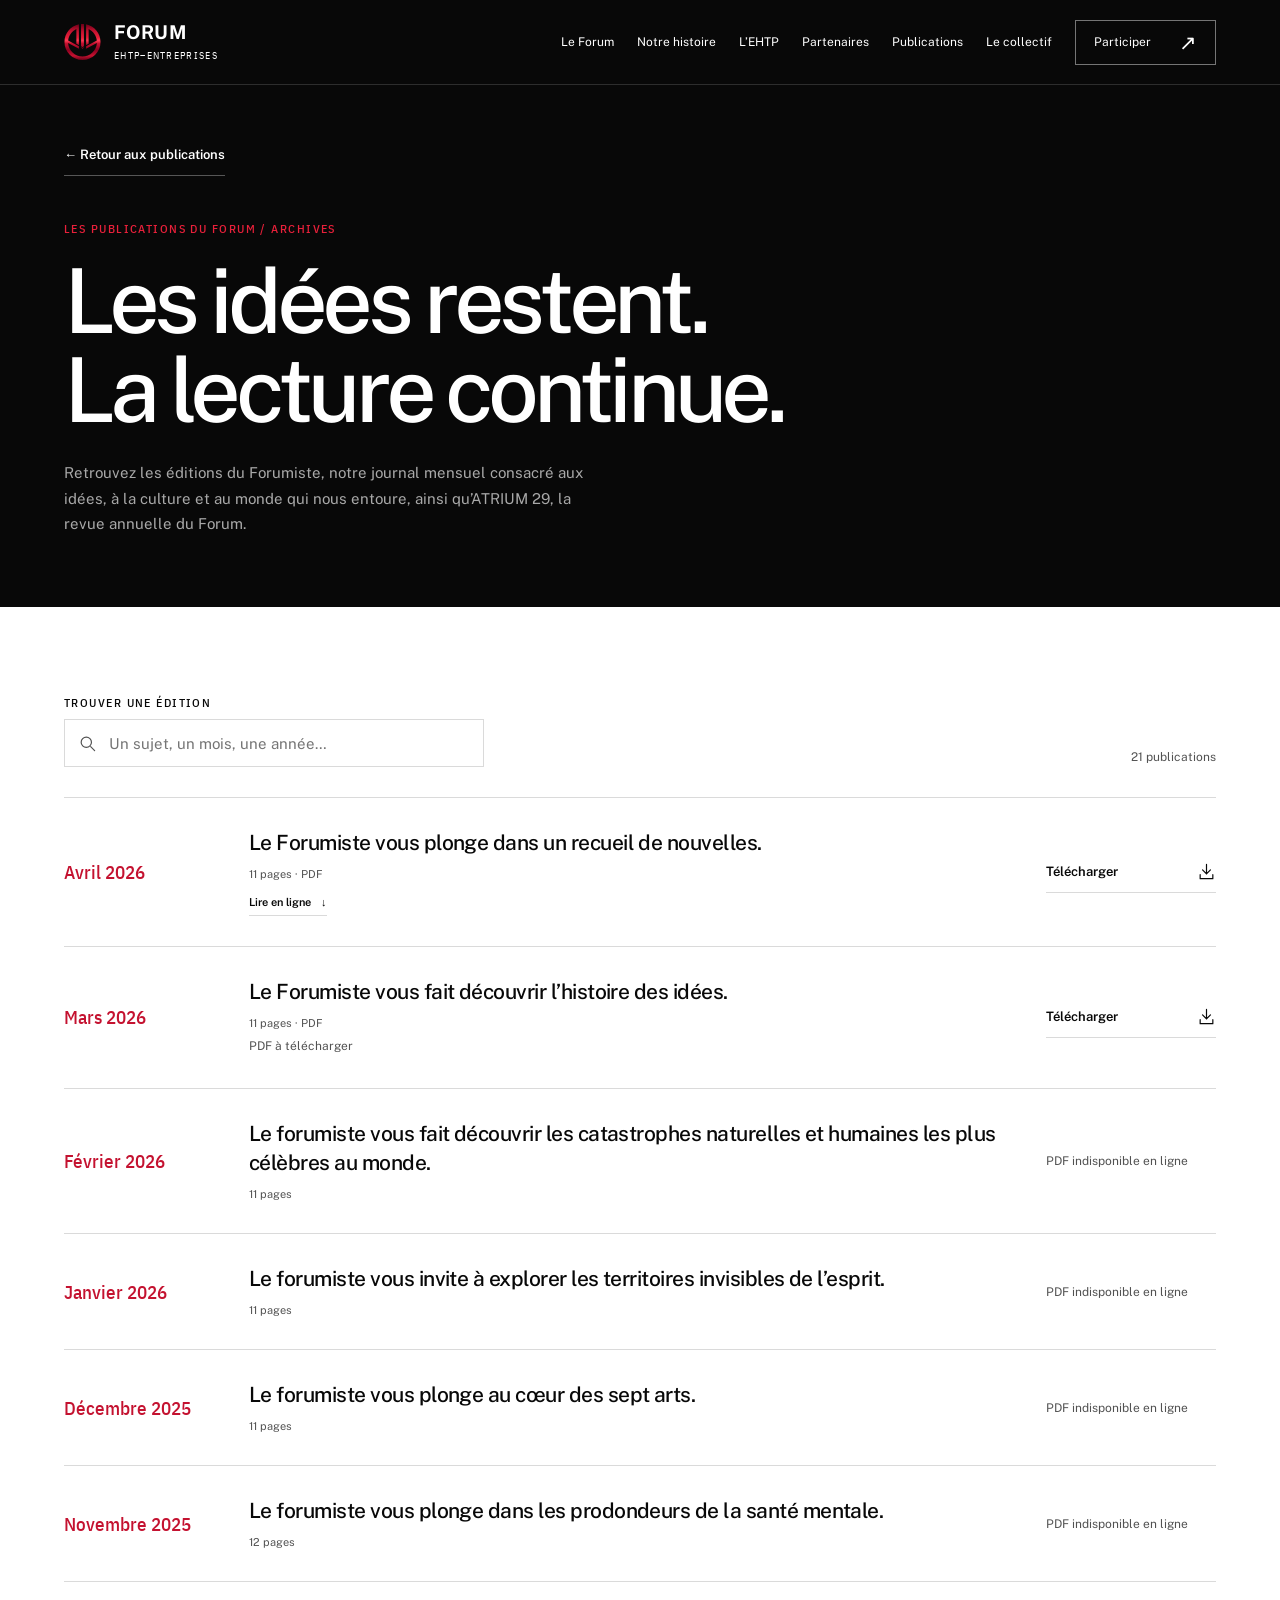
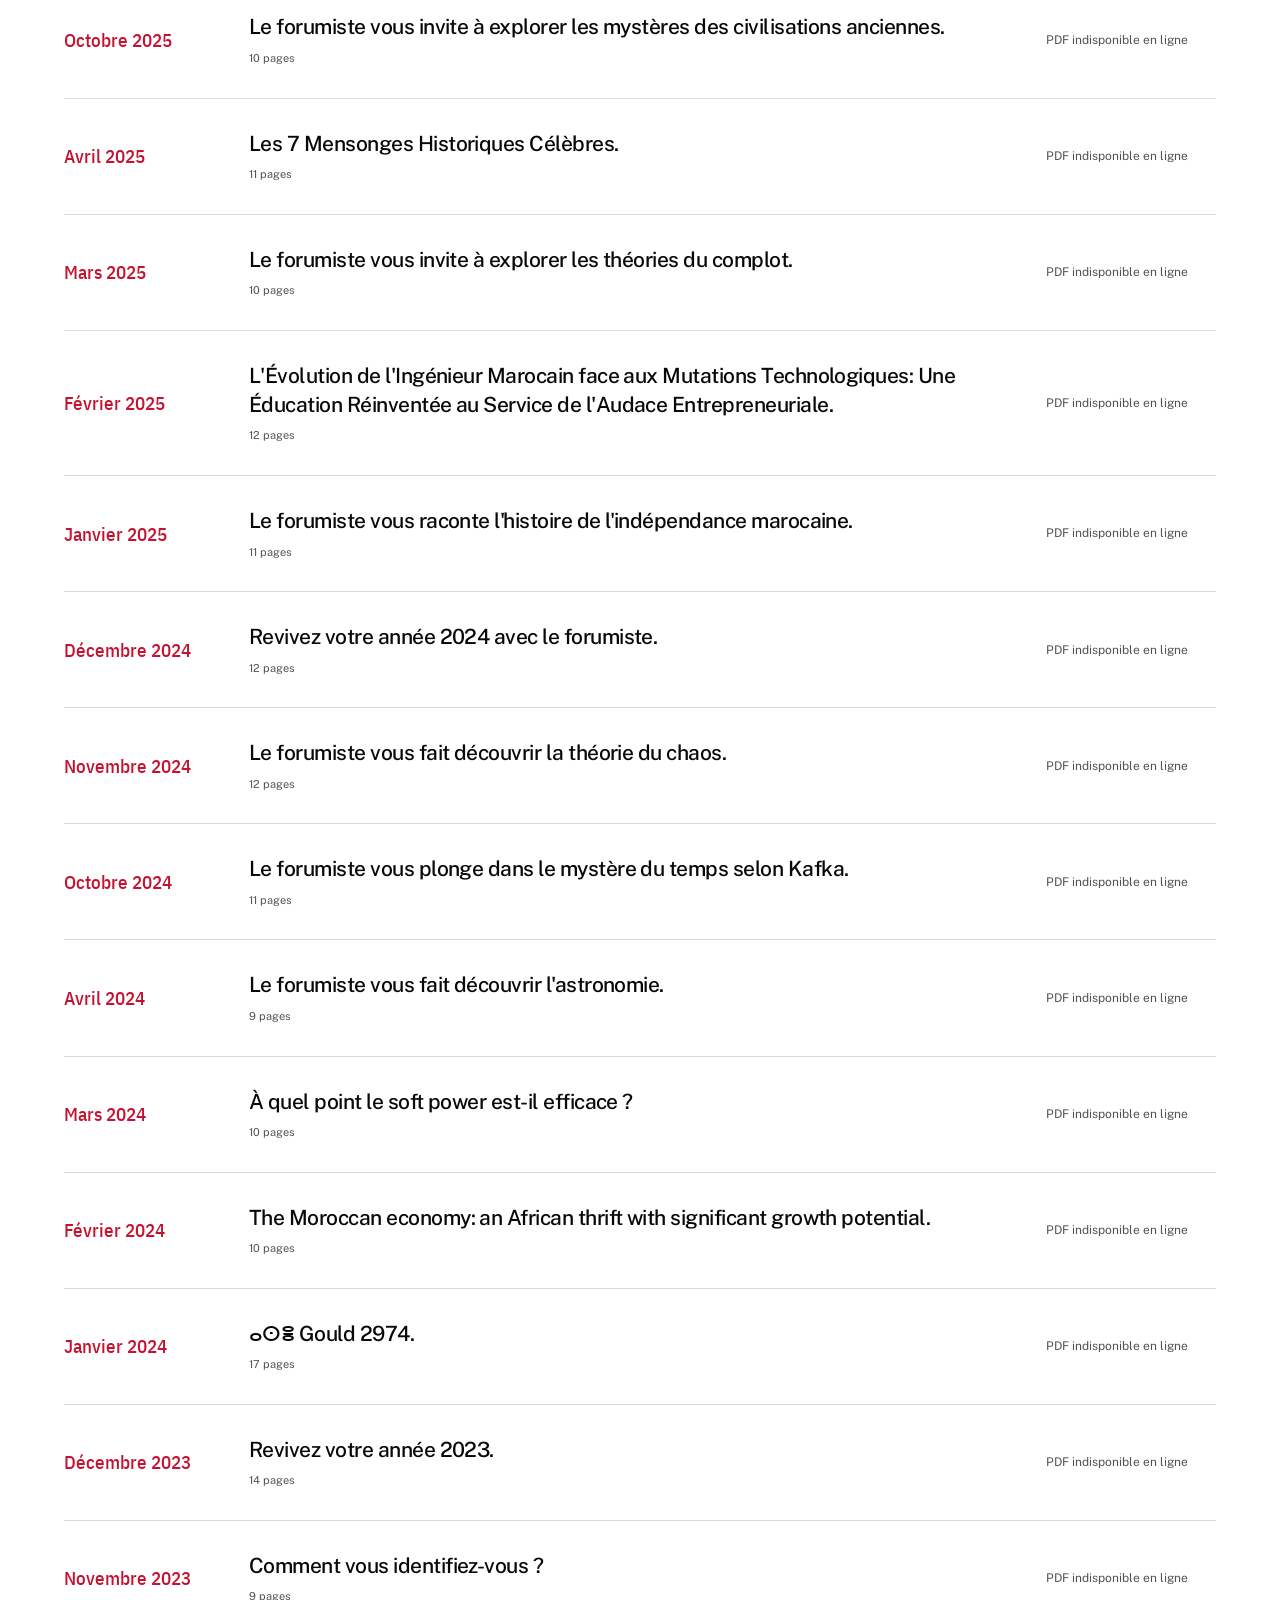
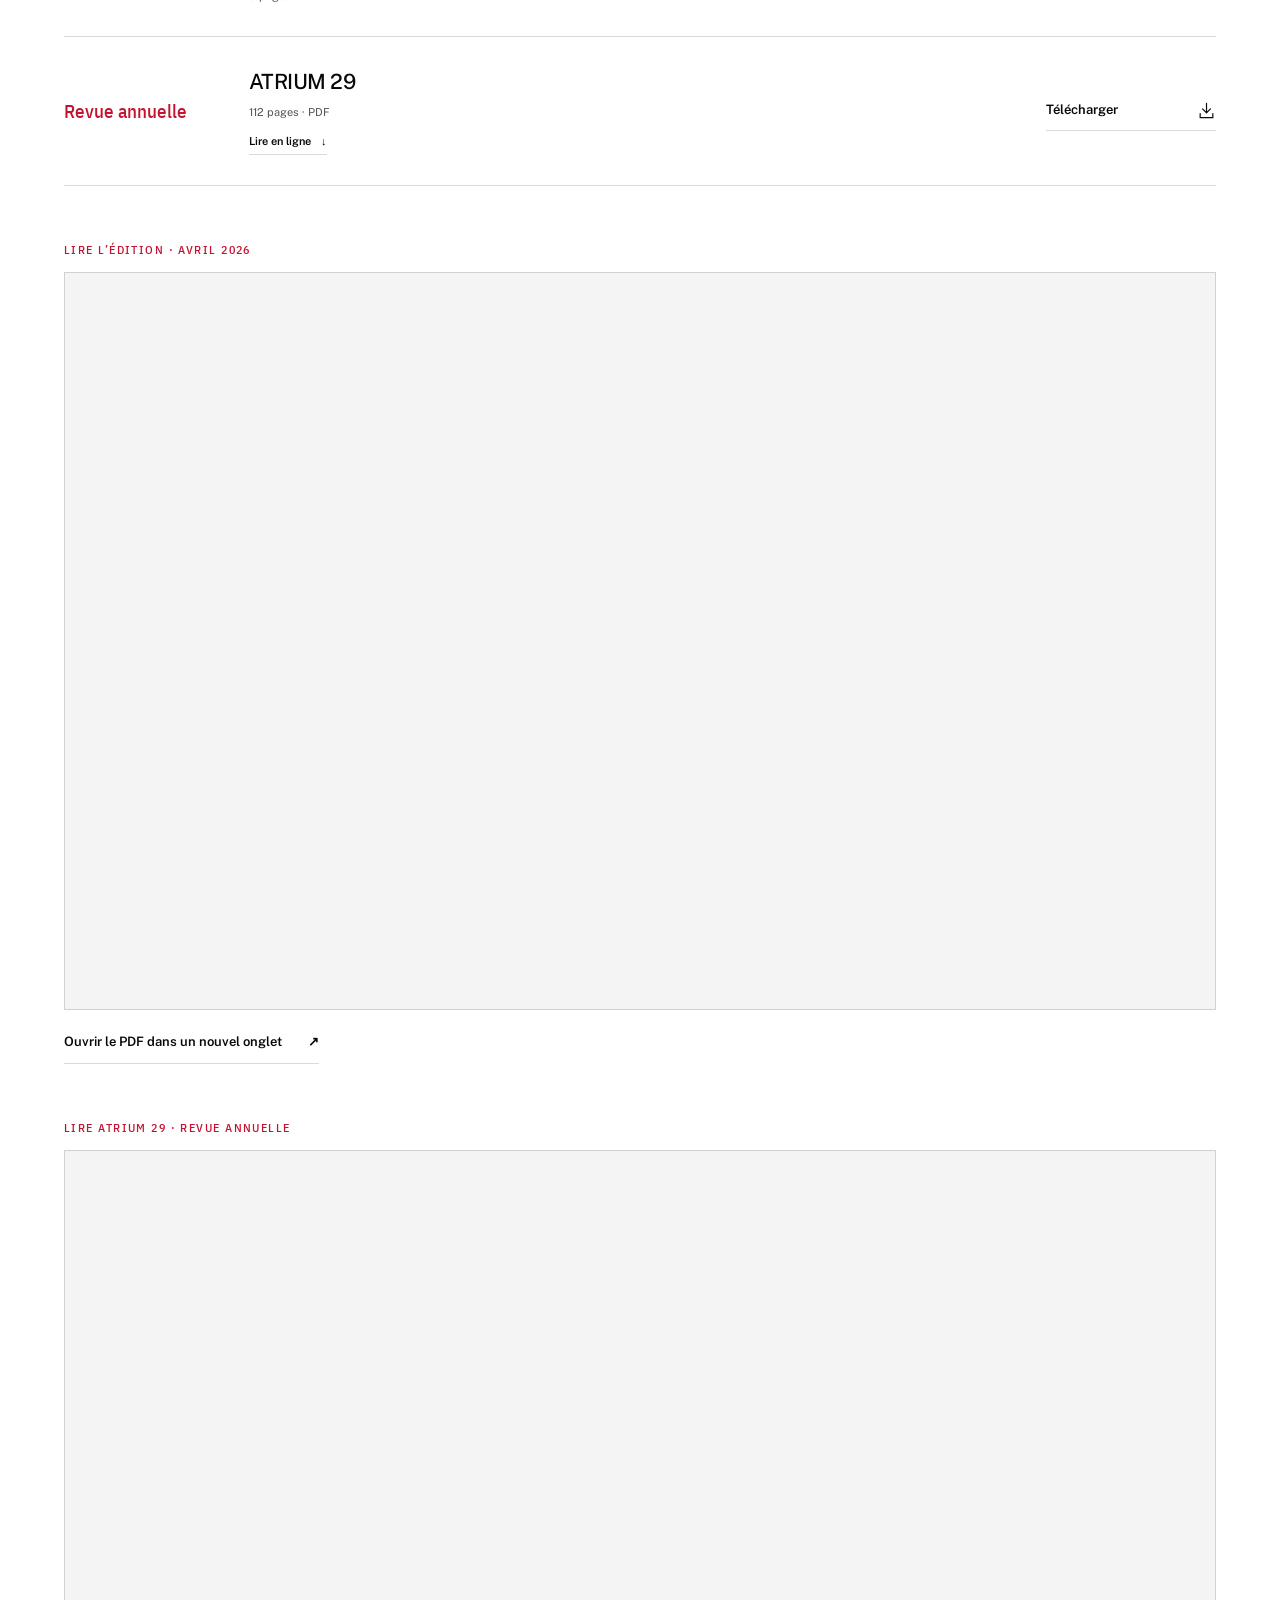
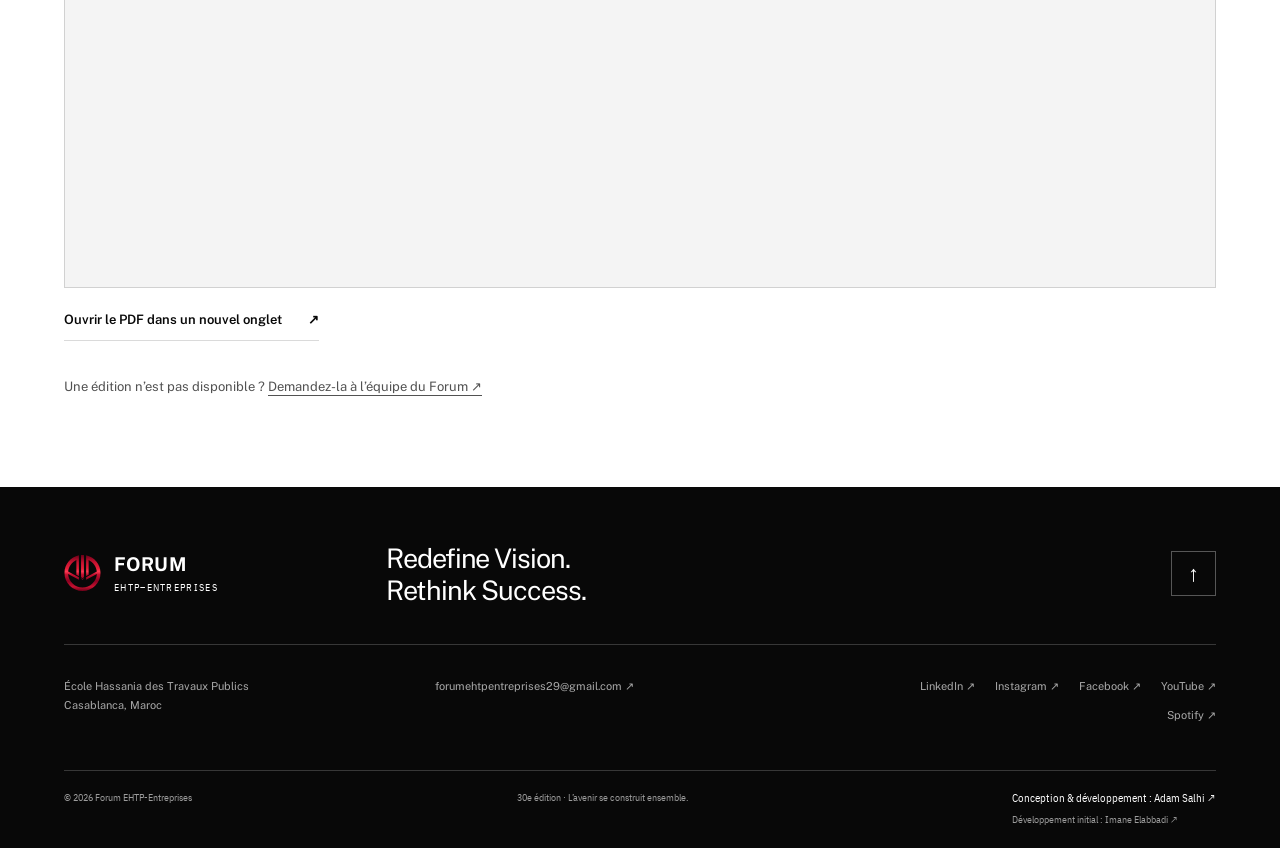
==== commit 218f3ac3: "compressed revue" ====
--- a/archives.html
+++ b/archives.html
@@ -23,7 +23,7 @@
 <main id="main"><section class="archive-hero" aria-labelledby="archive-title"><a class="text-link light" href="index.html#forumiste">← Retour aux publications</a><p class="eyebrow">Les publications du Forum / Archives</p><h1 id="archive-title">Les idées restent.<br>La lecture continue.</h1><p>Retrouvez les éditions du Forumiste, notre journal mensuel consacré aux idées, à la culture et au monde qui nous entoure, ainsi qu’ATRIUM 29, la revue annuelle du Forum.</p></section>
 <section class="section-pad" aria-label="Archives des publications"><div class="archive-tools"><label class="archive-search" for="archive-search"><span class="eyebrow">Trouver une édition</span><span class="search-field"><svg class="icon icon-search" viewBox="0 0 24 24" fill="none" stroke="currentColor" stroke-width="1.5" stroke-linecap="round" stroke-linejoin="round" aria-hidden="true" focusable="false"><circle cx="10.5" cy="10.5" r="6.5"/><path d="m16 16 5 5"/></svg><input type="search" id="archive-search" placeholder="Un sujet, un mois, une année…"></span></label><p class="archive-count" id="archive-count" role="status">21 publications</p></div><div class="archive-list"><article class="archive-item" id="avril-2026"><p class="archive-date">Avril 2026</p><div><h2>Le Forumiste vous plonge dans un recueil de nouvelles.</h2><p class="archive-pages">11 pages · PDF</p><a class="text-link archive-read-link" href="#avril-2026-reader">Lire en ligne <span aria-hidden="true">↓</span></a></div><a class="text-link" href="publications/forumistes/FORUMISTE%20AVRIL%2027.pdf" download>Télécharger <svg class="icon icon-download" viewBox="0 0 24 24" fill="none" stroke="currentColor" stroke-width="1.5" stroke-linecap="round" stroke-linejoin="round" aria-hidden="true" focusable="false"><path d="M12 3v12m-5-5 5 5 5-5M4 16v5h16v-5"/></svg></a></article><article class="archive-item" id="mars-2026"><p class="archive-date">Mars 2026</p><div><h2>Le Forumiste vous fait découvrir l’histoire des idées.</h2><p class="archive-pages">11 pages · PDF</p><span class="archive-unavailable">PDF à télécharger</span></div><a class="text-link" href="publications/forumistes/FORUMISTEMARS27.pdf" download>Télécharger <svg class="icon icon-download" viewBox="0 0 24 24" fill="none" stroke="currentColor" stroke-width="1.5" stroke-linecap="round" stroke-linejoin="round" aria-hidden="true" focusable="false"><path d="M12 3v12m-5-5 5 5 5-5M4 16v5h16v-5"/></svg></a></article><article class="archive-item" id="fevrier-2026"><p class="archive-date">Février 2026</p><div><h2>Le forumiste vous fait découvrir les catastrophes naturelles et humaines les plus célèbres au monde.</h2><p class="archive-pages">11 pages</p></div><span class="archive-unavailable">PDF indisponible en ligne</span></article><article class="archive-item" id="janvier-2026"><p class="archive-date">Janvier 2026</p><div><h2>Le forumiste vous invite à explorer les territoires invisibles de l’esprit.</h2><p class="archive-pages">11 pages</p></div><span class="archive-unavailable">PDF indisponible en ligne</span></article><article class="archive-item" id="decembre-2025"><p class="archive-date">Décembre 2025</p><div><h2>Le forumiste vous plonge au cœur des sept arts.</h2><p class="archive-pages">11 pages</p></div><span class="archive-unavailable">PDF indisponible en ligne</span></article><article class="archive-item" id="novembre-2025"><p class="archive-date">Novembre 2025</p><div><h2>Le forumiste vous plonge dans les prodondeurs de la santé mentale.</h2><p class="archive-pages">12 pages</p></div><span class="archive-unavailable">PDF indisponible en ligne</span></article><article class="archive-item" id="octobre-2025"><p class="archive-date">Octobre 2025</p><div><h2>Le forumiste vous invite à explorer les mystères des civilisations anciennes.</h2><p class="archive-pages">10 pages</p></div><span class="archive-unavailable">PDF indisponible en ligne</span></article><article class="archive-item" id="avril-2025"><p class="archive-date">Avril 2025</p><div><h2>Les 7 Mensonges Historiques Célèbres.</h2><p class="archive-pages">11 pages</p></div><span class="archive-unavailable">PDF indisponible en ligne</span></article><article class="archive-item" id="mars-2025"><p class="archive-date">Mars 2025</p><div><h2>Le forumiste vous invite à explorer les théories du complot.</h2><p class="archive-pages">10 pages</p></div><span class="archive-unavailable">PDF indisponible en ligne</span></article><article class="archive-item" id="fevrier-2025"><p class="archive-date">Février 2025</p><div><h2>L&#x27;Évolution de l&#x27;Ingénieur Marocain face aux Mutations Technologiques: Une Éducation Réinventée au Service de l&#x27;Audace Entrepreneuriale.</h2><p class="archive-pages">12 pages</p></div><span class="archive-unavailable">PDF indisponible en ligne</span></article><article class="archive-item" id="janvier-2025"><p class="archive-date">Janvier 2025</p><div><h2>Le forumiste vous raconte l&#x27;histoire de l&#x27;indépendance marocaine.</h2><p class="archive-pages">11 pages</p></div><span class="archive-unavailable">PDF indisponible en ligne</span></article><article class="archive-item" id="decembre-2024"><p class="archive-date">Décembre 2024</p><div><h2>Revivez votre année 2024 avec le forumiste.</h2><p class="archive-pages">12 pages</p></div><span class="archive-unavailable">PDF indisponible en ligne</span></article><article class="archive-item" id="novembre-2024"><p class="archive-date">Novembre 2024</p><div><h2>Le forumiste vous fait découvrir la théorie du chaos.</h2><p class="archive-pages">12 pages</p></div><span class="archive-unavailable">PDF indisponible en ligne</span></article><article class="archive-item" id="octobre-2024"><p class="archive-date">Octobre 2024</p><div><h2>Le forumiste vous plonge dans le mystère du temps selon Kafka.</h2><p class="archive-pages">11 pages</p></div><span class="archive-unavailable">PDF indisponible en ligne</span></article><article class="archive-item" id="avril-2024"><p class="archive-date">Avril 2024</p><div><h2>Le forumiste vous fait découvrir l&#x27;astronomie.</h2><p class="archive-pages">9 pages</p></div><span class="archive-unavailable">PDF indisponible en ligne</span></article><article class="archive-item" id="mars-2024"><p class="archive-date">Mars 2024</p><div><h2>À quel point le soft power est-il efficace ?</h2><p class="archive-pages">10 pages</p></div><span class="archive-unavailable">PDF indisponible en ligne</span></article><article class="archive-item" id="fevrier-2024"><p class="archive-date">Février 2024</p><div><h2>The Moroccan economy: an African thrift with significant growth potential.</h2><p class="archive-pages">10 pages</p></div><span class="archive-unavailable">PDF indisponible en ligne</span></article><article class="archive-item" id="janvier-2024"><p class="archive-date">Janvier 2024</p><div><h2>ⴰⵙⴻ Gould 2974.</h2><p class="archive-pages">17 pages</p></div><span class="archive-unavailable">PDF indisponible en ligne</span></article><article class="archive-item" id="decembre-2023"><p class="archive-date">Décembre 2023</p><div><h2>Revivez votre année 2023.</h2><p class="archive-pages">14 pages</p></div><span class="archive-unavailable">PDF indisponible en ligne</span></article><article class="archive-item" id="novembre-2023"><p class="archive-date">Novembre 2023</p><div><h2>Comment vous identifiez-vous ?</h2><p class="archive-pages">9 pages</p></div><span class="archive-unavailable">PDF indisponible en ligne</span></article><article class="archive-item" id="atrium29"><p class="archive-date">Revue annuelle</p><div><h2>ATRIUM 29</h2><p class="archive-pages">112 pages · PDF</p><a class="text-link archive-read-link" href="#atrium29-reader">Lire en ligne <span aria-hidden="true">↓</span></a></div><a class="text-link" href="publications/revues/ATRIUM29%20IMP.pdf" download>Télécharger <svg class="icon icon-download" viewBox="0 0 24 24" fill="none" stroke="currentColor" stroke-width="1.5" stroke-linecap="round" stroke-linejoin="round" aria-hidden="true" focusable="false"><path d="M12 3v12m-5-5 5 5 5-5M4 16v5h16v-5"/></svg></a></article></div><p class="archive-empty" id="archive-empty" hidden>Aucune édition ne correspond à votre recherche.</p>
 <div class="archive-reader" id="avril-2026-reader"><p class="eyebrow red-text">Lire l’édition · Avril 2026</p><iframe src="publications/forumistes/FORUMISTE%20AVRIL%2027.pdf" title="Le Forumiste du 27 avril 2026, lecteur PDF intégré" loading="lazy"></iframe><a class="text-link" href="publications/forumistes/FORUMISTE%20AVRIL%2027.pdf" target="_blank" rel="noopener noreferrer">Ouvrir le PDF dans un nouvel onglet <span aria-hidden="true">↗</span></a></div>
-<div class="archive-reader" id="atrium29-reader"><p class="eyebrow red-text">Lire ATRIUM 29 · Revue annuelle</p><iframe src="publications/revues/ATRIUM29%20IMP.pdf" title="ATRIUM 29, lecteur PDF intégré" loading="lazy"></iframe><a class="text-link" href="publications/revues/ATRIUM29%20IMP.pdf" target="_blank" rel="noopener noreferrer">Ouvrir le PDF dans un nouvel onglet <span aria-hidden="true">↗</span></a></div>
+<div class="archive-reader" id="atrium29-reader"><p class="eyebrow red-text">Lire ATRIUM 29 · Revue annuelle</p><iframe src="publications/revues/Revue%2029.pdf" title="ATRIUM 29, lecteur PDF intégré" loading="lazy"></iframe><a class="text-link" href="publications/revues/Revue%2029.pdf" target="_blank" rel="noopener noreferrer">Ouvrir le PDF dans un nouvel onglet <span aria-hidden="true">↗</span></a></div>
 <p class="archive-help">Une édition n’est pas disponible ? <a href="mailto:forumehtpentreprises29@gmail.com?subject=Demande%20d%27une%20archive%20du%20Forumiste">Demandez-la à l’équipe du Forum ↗</a></p></section></main><footer class="site-footer"><div class="footer-top"><a class="brand" href="#main"><img src="assets/logo-form-small.svg" alt="" width="40" height="40"><span>FORUM<span class="brand-sub">EHTP–ENTREPRISES</span></span></a><p>Redefine Vision.<br>Rethink Success.</p><a class="back-top" href="#main" aria-label="Revenir en haut de la page">↑</a></div><div class="footer-middle"><p>École Hassania des Travaux Publics<br>Casablanca, Maroc</p><a href="mailto:forumehtpentreprises29@gmail.com">forumehtpentreprises29@gmail.com ↗</a><div class="social-links"><a href="https://www.linkedin.com/company/forumehtp-entreprises/" target="_blank" rel="noopener noreferrer">LinkedIn ↗</a><a href="https://www.instagram.com/forumehtpentreprises/" target="_blank" rel="noopener noreferrer">Instagram ↗</a><a href="https://www.facebook.com/forum.ehtpentreprises" target="_blank" rel="noopener noreferrer">Facebook ↗</a><a href="https://www.youtube.com/@ForumEHTP-Entreprises" target="_blank" rel="noopener noreferrer">YouTube ↗</a><a href="https://open.spotify.com/show/5JTfeWHzXtX39lI0ppKCSq" target="_blank" rel="noopener noreferrer">Spotify ↗</a></div></div><div class="footer-bottom"><span>© 2026 Forum EHTP-Entreprises</span><span>30e édition · L’avenir se construit ensemble.</span><div class="developer-credits"><a class="current-developer" href="https://www.linkedin.com/in/asalhi1/" target="_blank" rel="noopener noreferrer">Conception & développement : Adam Salhi ↗</a><a href="https://www.linkedin.com/in/imane-elabbadi-38838423a/" target="_blank" rel="noopener noreferrer">Développement initial : Imane Elabbadi ↗</a></div></div></footer>
 </body>
 </html>
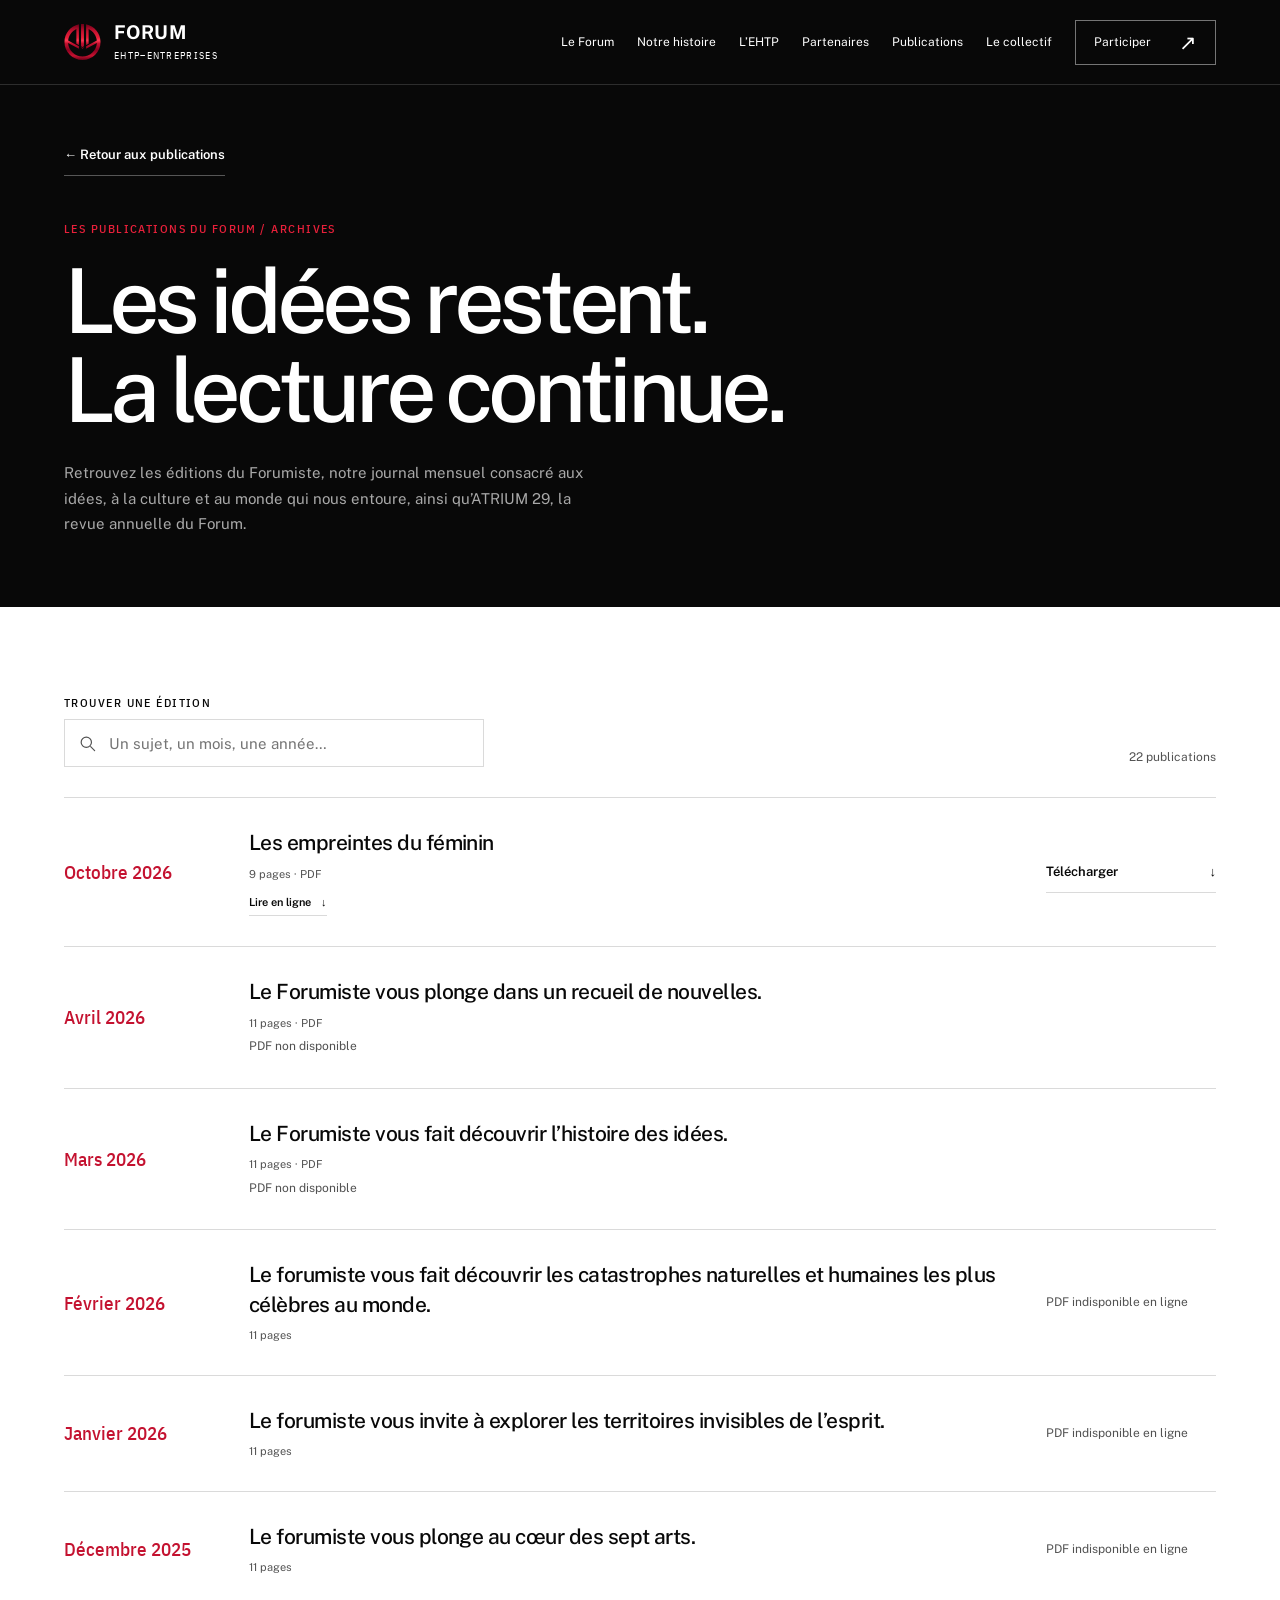
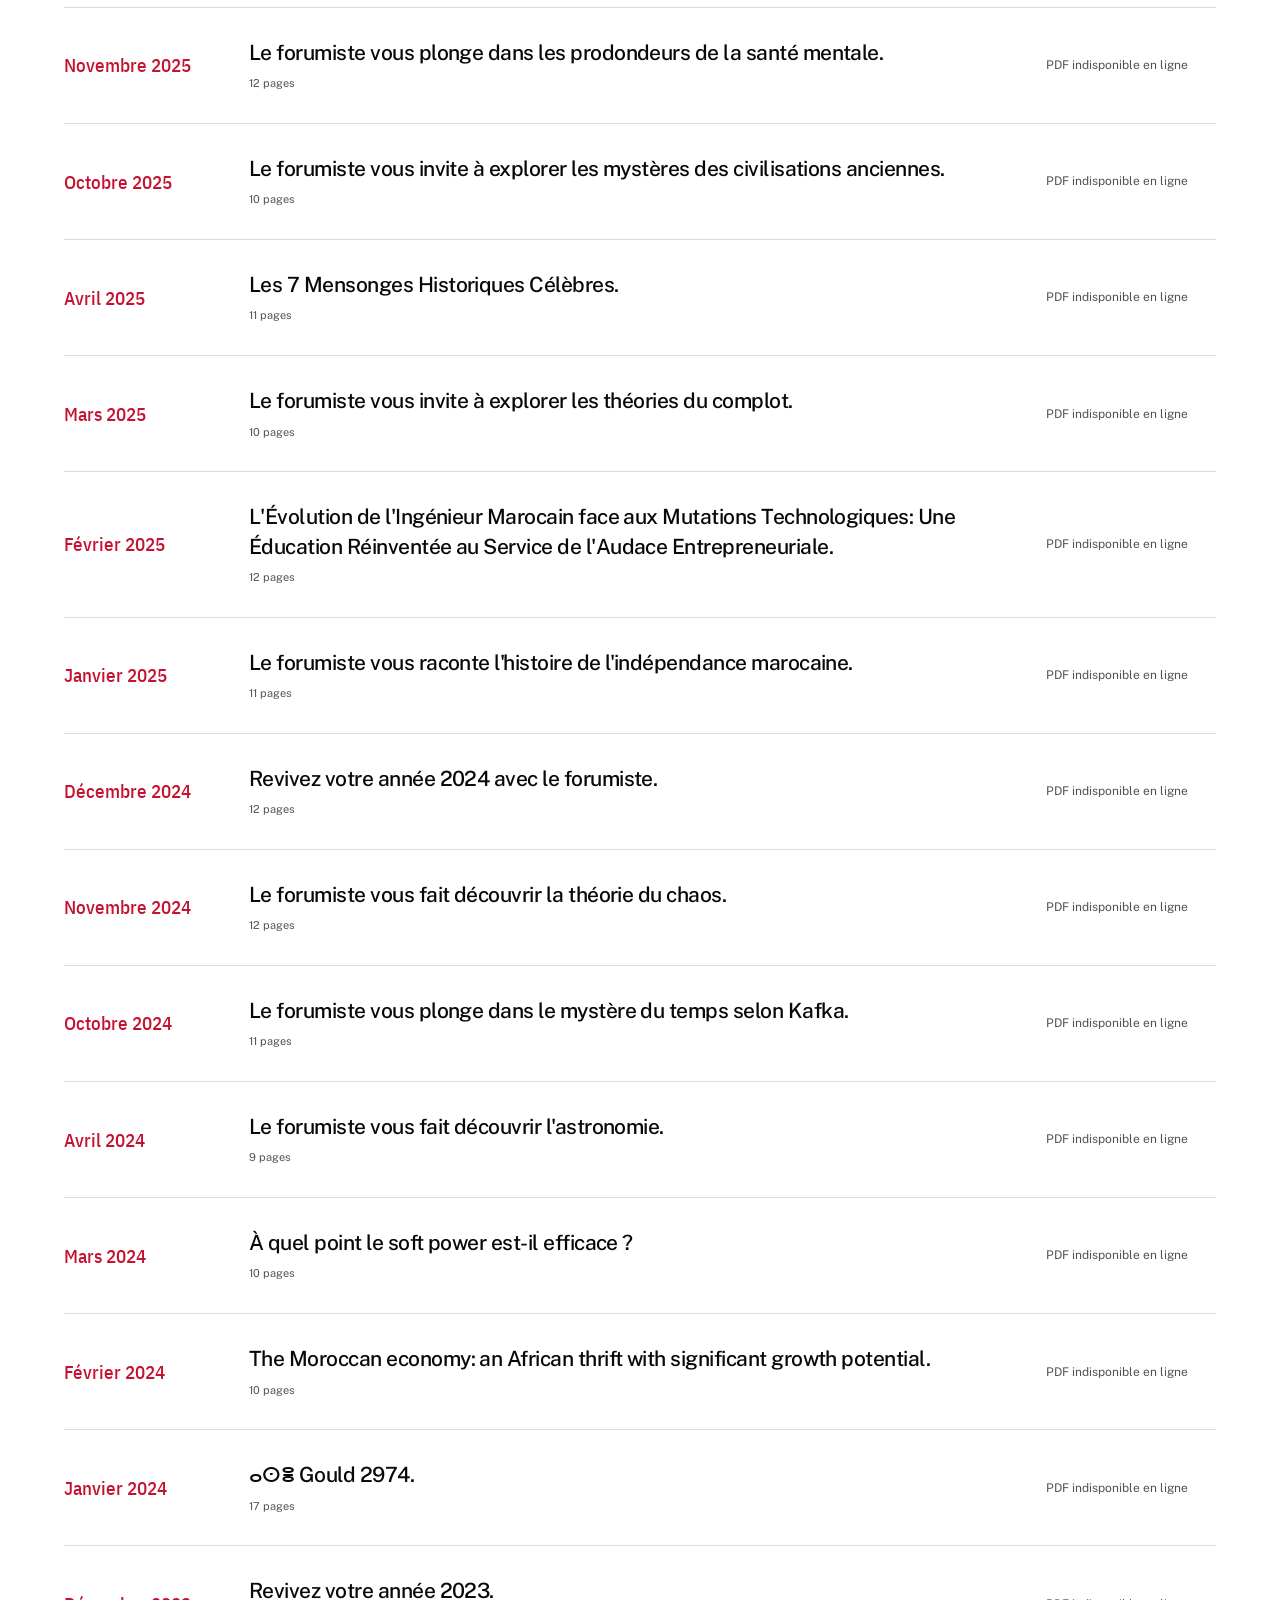
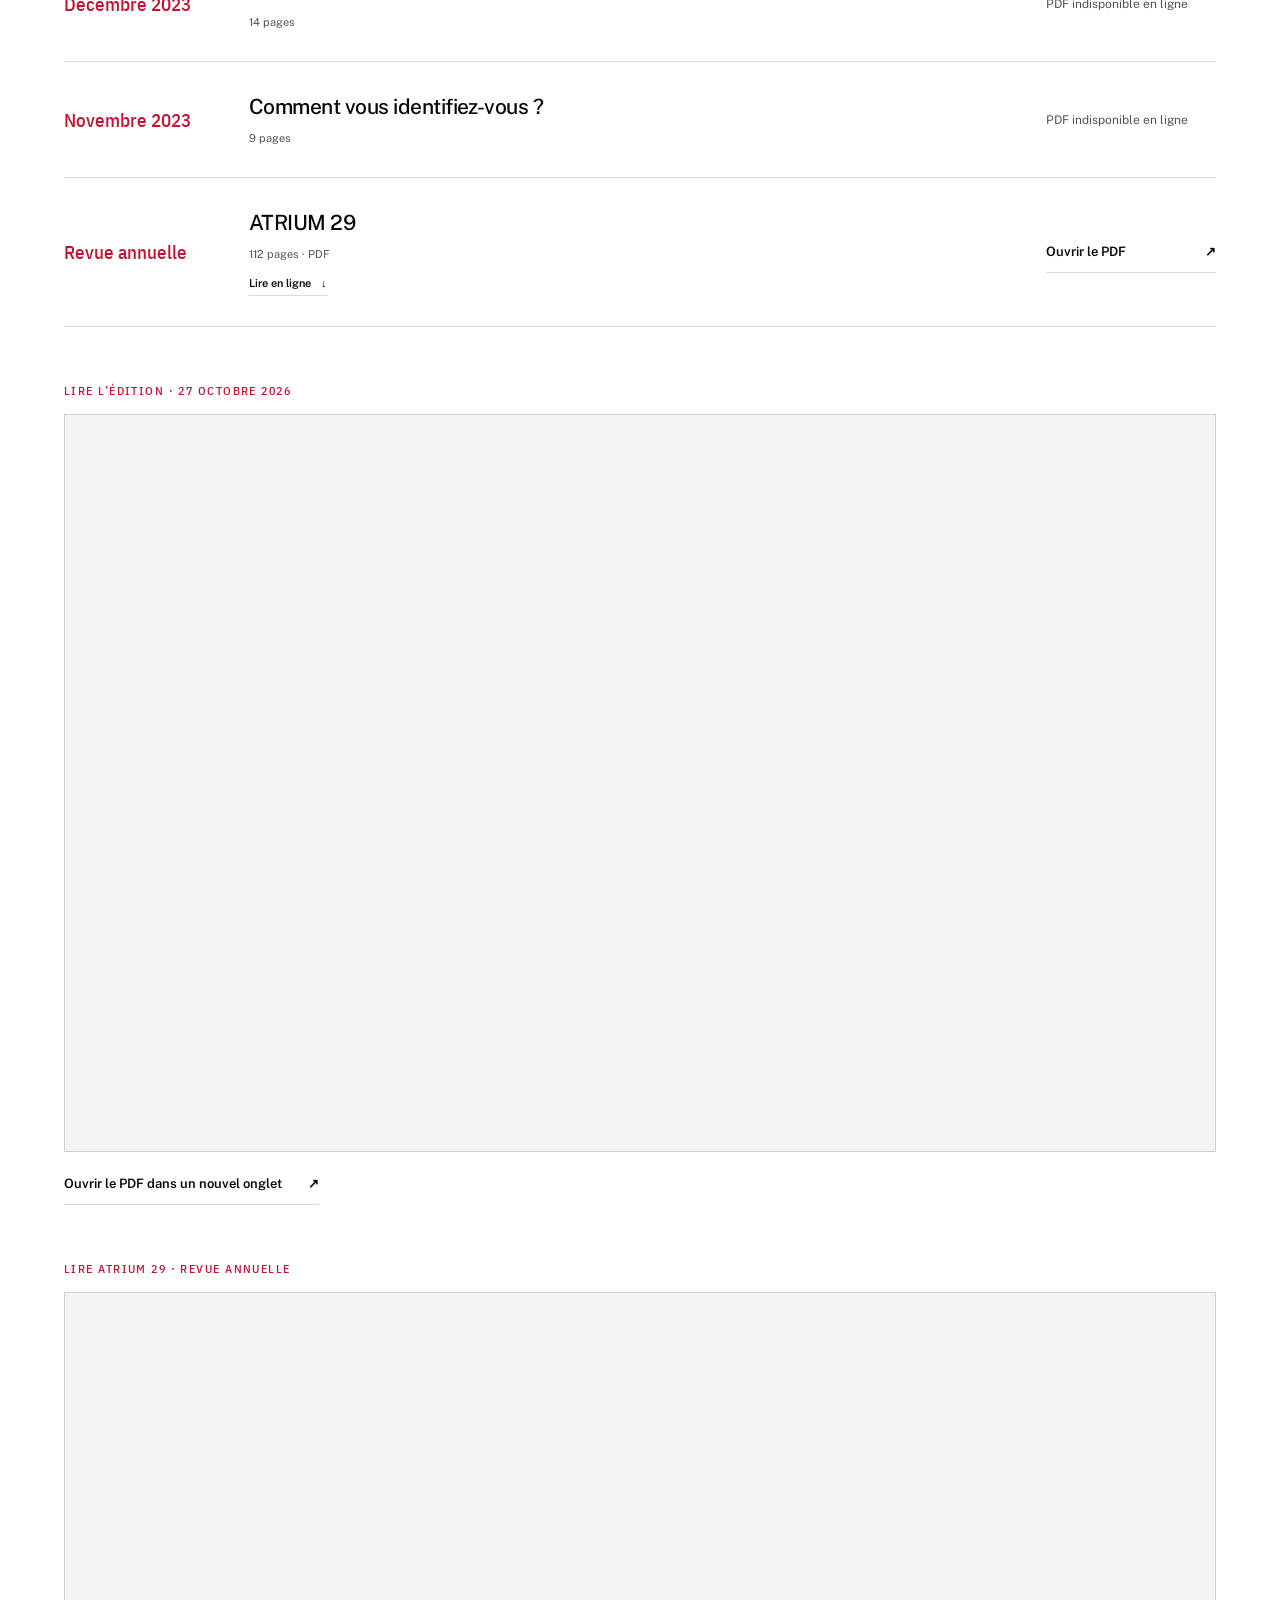
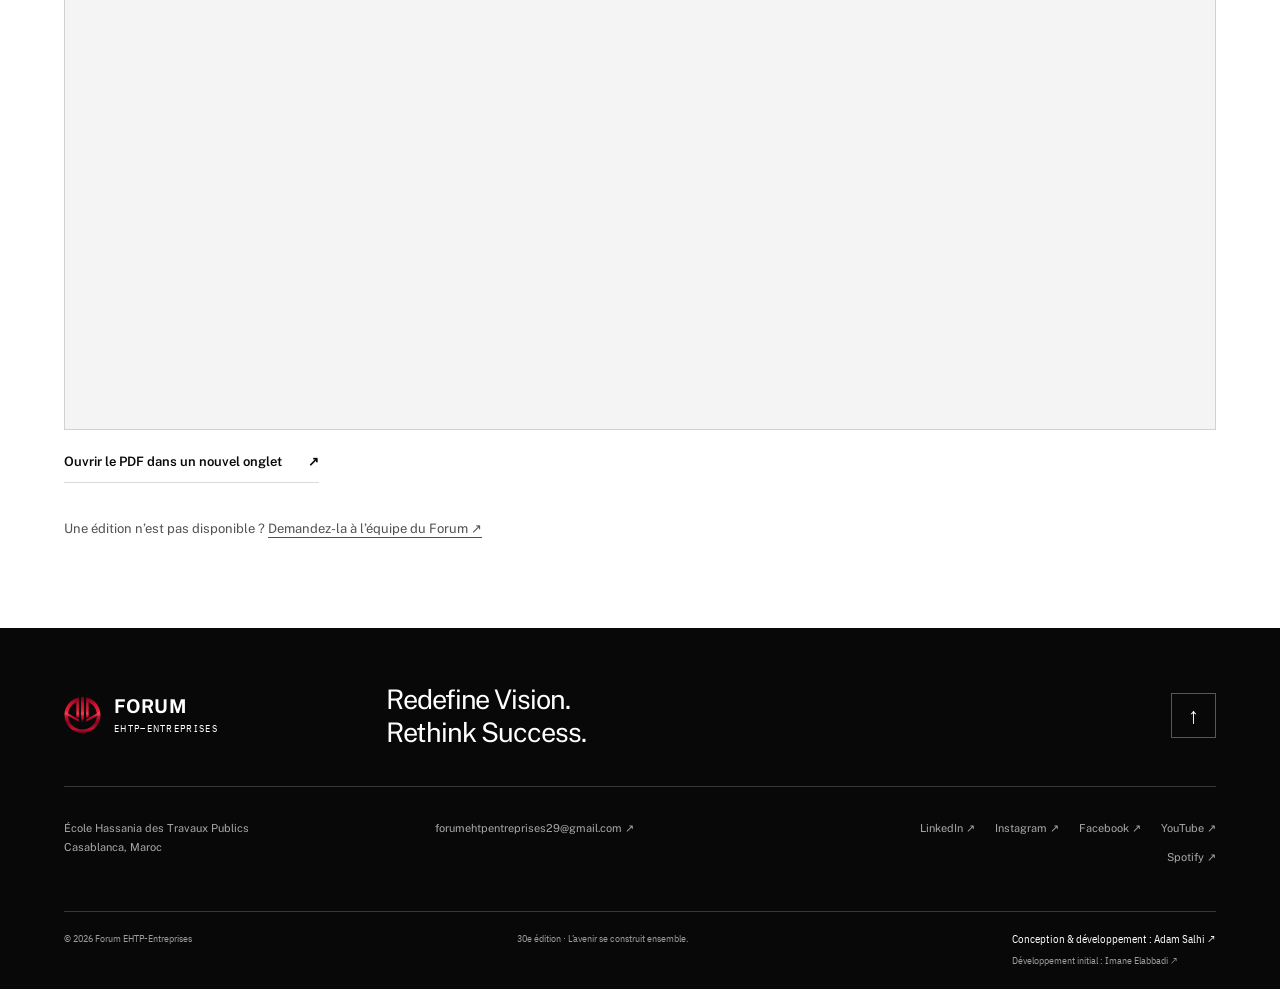
==== commit 6eea297d: "Add October 2026 Forumiste and host revue externally" ====
--- a/archives.html
+++ b/archives.html
@@ -21,9 +21,30 @@
     </div>
   </header>
 <main id="main"><section class="archive-hero" aria-labelledby="archive-title"><a class="text-link light" href="index.html#forumiste">← Retour aux publications</a><p class="eyebrow">Les publications du Forum / Archives</p><h1 id="archive-title">Les idées restent.<br>La lecture continue.</h1><p>Retrouvez les éditions du Forumiste, notre journal mensuel consacré aux idées, à la culture et au monde qui nous entoure, ainsi qu’ATRIUM 29, la revue annuelle du Forum.</p></section>
-<section class="section-pad" aria-label="Archives des publications"><div class="archive-tools"><label class="archive-search" for="archive-search"><span class="eyebrow">Trouver une édition</span><span class="search-field"><svg class="icon icon-search" viewBox="0 0 24 24" fill="none" stroke="currentColor" stroke-width="1.5" stroke-linecap="round" stroke-linejoin="round" aria-hidden="true" focusable="false"><circle cx="10.5" cy="10.5" r="6.5"/><path d="m16 16 5 5"/></svg><input type="search" id="archive-search" placeholder="Un sujet, un mois, une année…"></span></label><p class="archive-count" id="archive-count" role="status">21 publications</p></div><div class="archive-list"><article class="archive-item" id="avril-2026"><p class="archive-date">Avril 2026</p><div><h2>Le Forumiste vous plonge dans un recueil de nouvelles.</h2><p class="archive-pages">11 pages · PDF</p><a class="text-link archive-read-link" href="#avril-2026-reader">Lire en ligne <span aria-hidden="true">↓</span></a></div><a class="text-link" href="publications/forumistes/FORUMISTE%20AVRIL%2027.pdf" download>Télécharger <svg class="icon icon-download" viewBox="0 0 24 24" fill="none" stroke="currentColor" stroke-width="1.5" stroke-linecap="round" stroke-linejoin="round" aria-hidden="true" focusable="false"><path d="M12 3v12m-5-5 5 5 5-5M4 16v5h16v-5"/></svg></a></article><article class="archive-item" id="mars-2026"><p class="archive-date">Mars 2026</p><div><h2>Le Forumiste vous fait découvrir l’histoire des idées.</h2><p class="archive-pages">11 pages · PDF</p><span class="archive-unavailable">PDF à télécharger</span></div><a class="text-link" href="publications/forumistes/FORUMISTEMARS27.pdf" download>Télécharger <svg class="icon icon-download" viewBox="0 0 24 24" fill="none" stroke="currentColor" stroke-width="1.5" stroke-linecap="round" stroke-linejoin="round" aria-hidden="true" focusable="false"><path d="M12 3v12m-5-5 5 5 5-5M4 16v5h16v-5"/></svg></a></article><article class="archive-item" id="fevrier-2026"><p class="archive-date">Février 2026</p><div><h2>Le forumiste vous fait découvrir les catastrophes naturelles et humaines les plus célèbres au monde.</h2><p class="archive-pages">11 pages</p></div><span class="archive-unavailable">PDF indisponible en ligne</span></article><article class="archive-item" id="janvier-2026"><p class="archive-date">Janvier 2026</p><div><h2>Le forumiste vous invite à explorer les territoires invisibles de l’esprit.</h2><p class="archive-pages">11 pages</p></div><span class="archive-unavailable">PDF indisponible en ligne</span></article><article class="archive-item" id="decembre-2025"><p class="archive-date">Décembre 2025</p><div><h2>Le forumiste vous plonge au cœur des sept arts.</h2><p class="archive-pages">11 pages</p></div><span class="archive-unavailable">PDF indisponible en ligne</span></article><article class="archive-item" id="novembre-2025"><p class="archive-date">Novembre 2025</p><div><h2>Le forumiste vous plonge dans les prodondeurs de la santé mentale.</h2><p class="archive-pages">12 pages</p></div><span class="archive-unavailable">PDF indisponible en ligne</span></article><article class="archive-item" id="octobre-2025"><p class="archive-date">Octobre 2025</p><div><h2>Le forumiste vous invite à explorer les mystères des civilisations anciennes.</h2><p class="archive-pages">10 pages</p></div><span class="archive-unavailable">PDF indisponible en ligne</span></article><article class="archive-item" id="avril-2025"><p class="archive-date">Avril 2025</p><div><h2>Les 7 Mensonges Historiques Célèbres.</h2><p class="archive-pages">11 pages</p></div><span class="archive-unavailable">PDF indisponible en ligne</span></article><article class="archive-item" id="mars-2025"><p class="archive-date">Mars 2025</p><div><h2>Le forumiste vous invite à explorer les théories du complot.</h2><p class="archive-pages">10 pages</p></div><span class="archive-unavailable">PDF indisponible en ligne</span></article><article class="archive-item" id="fevrier-2025"><p class="archive-date">Février 2025</p><div><h2>L&#x27;Évolution de l&#x27;Ingénieur Marocain face aux Mutations Technologiques: Une Éducation Réinventée au Service de l&#x27;Audace Entrepreneuriale.</h2><p class="archive-pages">12 pages</p></div><span class="archive-unavailable">PDF indisponible en ligne</span></article><article class="archive-item" id="janvier-2025"><p class="archive-date">Janvier 2025</p><div><h2>Le forumiste vous raconte l&#x27;histoire de l&#x27;indépendance marocaine.</h2><p class="archive-pages">11 pages</p></div><span class="archive-unavailable">PDF indisponible en ligne</span></article><article class="archive-item" id="decembre-2024"><p class="archive-date">Décembre 2024</p><div><h2>Revivez votre année 2024 avec le forumiste.</h2><p class="archive-pages">12 pages</p></div><span class="archive-unavailable">PDF indisponible en ligne</span></article><article class="archive-item" id="novembre-2024"><p class="archive-date">Novembre 2024</p><div><h2>Le forumiste vous fait découvrir la théorie du chaos.</h2><p class="archive-pages">12 pages</p></div><span class="archive-unavailable">PDF indisponible en ligne</span></article><article class="archive-item" id="octobre-2024"><p class="archive-date">Octobre 2024</p><div><h2>Le forumiste vous plonge dans le mystère du temps selon Kafka.</h2><p class="archive-pages">11 pages</p></div><span class="archive-unavailable">PDF indisponible en ligne</span></article><article class="archive-item" id="avril-2024"><p class="archive-date">Avril 2024</p><div><h2>Le forumiste vous fait découvrir l&#x27;astronomie.</h2><p class="archive-pages">9 pages</p></div><span class="archive-unavailable">PDF indisponible en ligne</span></article><article class="archive-item" id="mars-2024"><p class="archive-date">Mars 2024</p><div><h2>À quel point le soft power est-il efficace ?</h2><p class="archive-pages">10 pages</p></div><span class="archive-unavailable">PDF indisponible en ligne</span></article><article class="archive-item" id="fevrier-2024"><p class="archive-date">Février 2024</p><div><h2>The Moroccan economy: an African thrift with significant growth potential.</h2><p class="archive-pages">10 pages</p></div><span class="archive-unavailable">PDF indisponible en ligne</span></article><article class="archive-item" id="janvier-2024"><p class="archive-date">Janvier 2024</p><div><h2>ⴰⵙⴻ Gould 2974.</h2><p class="archive-pages">17 pages</p></div><span class="archive-unavailable">PDF indisponible en ligne</span></article><article class="archive-item" id="decembre-2023"><p class="archive-date">Décembre 2023</p><div><h2>Revivez votre année 2023.</h2><p class="archive-pages">14 pages</p></div><span class="archive-unavailable">PDF indisponible en ligne</span></article><article class="archive-item" id="novembre-2023"><p class="archive-date">Novembre 2023</p><div><h2>Comment vous identifiez-vous ?</h2><p class="archive-pages">9 pages</p></div><span class="archive-unavailable">PDF indisponible en ligne</span></article><article class="archive-item" id="atrium29"><p class="archive-date">Revue annuelle</p><div><h2>ATRIUM 29</h2><p class="archive-pages">112 pages · PDF</p><a class="text-link archive-read-link" href="#atrium29-reader">Lire en ligne <span aria-hidden="true">↓</span></a></div><a class="text-link" href="publications/revues/ATRIUM29%20IMP.pdf" download>Télécharger <svg class="icon icon-download" viewBox="0 0 24 24" fill="none" stroke="currentColor" stroke-width="1.5" stroke-linecap="round" stroke-linejoin="round" aria-hidden="true" focusable="false"><path d="M12 3v12m-5-5 5 5 5-5M4 16v5h16v-5"/></svg></a></article></div><p class="archive-empty" id="archive-empty" hidden>Aucune édition ne correspond à votre recherche.</p>
-<div class="archive-reader" id="avril-2026-reader"><p class="eyebrow red-text">Lire l’édition · Avril 2026</p><iframe src="publications/forumistes/FORUMISTE%20AVRIL%2027.pdf" title="Le Forumiste du 27 avril 2026, lecteur PDF intégré" loading="lazy"></iframe><a class="text-link" href="publications/forumistes/FORUMISTE%20AVRIL%2027.pdf" target="_blank" rel="noopener noreferrer">Ouvrir le PDF dans un nouvel onglet <span aria-hidden="true">↗</span></a></div>
-<div class="archive-reader" id="atrium29-reader"><p class="eyebrow red-text">Lire ATRIUM 29 · Revue annuelle</p><iframe src="publications/revues/Revue%2029.pdf" title="ATRIUM 29, lecteur PDF intégré" loading="lazy"></iframe><a class="text-link" href="publications/revues/Revue%2029.pdf" target="_blank" rel="noopener noreferrer">Ouvrir le PDF dans un nouvel onglet <span aria-hidden="true">↗</span></a></div>
+<section class="section-pad" aria-label="Archives des publications"><div class="archive-tools"><label class="archive-search" for="archive-search"><span class="eyebrow">Trouver une édition</span><span class="search-field"><svg class="icon icon-search" viewBox="0 0 24 24" fill="none" stroke="currentColor" stroke-width="1.5" stroke-linecap="round" stroke-linejoin="round" aria-hidden="true" focusable="false"><circle cx="10.5" cy="10.5" r="6.5"/><path d="m16 16 5 5"/></svg><input type="search" id="archive-search" placeholder="Un sujet, un mois, une année…"></span></label><p class="archive-count" id="archive-count" role="status">22 publications</p></div><div class="archive-list"><article class="archive-item" id="octobre-2026"><p class="archive-date">Octobre 2026</p><div><h2>Les empreintes du féminin</h2><p class="archive-pages">9 pages · PDF</p><a class="text-link archive-read-link" href="#octobre-2026-reader">Lire en ligne <span aria-hidden="true">↓</span></a></div><a class="text-link" href="assets/forumiste/FORUMISTE_OCTOBRE_27.pdf" download>Télécharger <span aria-hidden="true">↓</span></a></article>
+<article class="archive-item" id="avril-2026"><p class="archive-date">Avril 2026</p><div><h2>Le Forumiste vous plonge dans un recueil de nouvelles.</h2><p class="archive-pages">11 pages · PDF</p><span class="archive-unavailable">PDF non disponible</span></div></article>
+<article class="archive-item" id="mars-2026"><p class="archive-date">Mars 2026</p><div><h2>Le Forumiste vous fait découvrir l’histoire des idées.</h2><p class="archive-pages">11 pages · PDF</p><span class="archive-unavailable">PDF non disponible</span></div></article>
+<article class="archive-item" id="fevrier-2026"><p class="archive-date">Février 2026</p><div><h2>Le forumiste vous fait découvrir les catastrophes naturelles et humaines les plus célèbres au monde.</h2><p class="archive-pages">11 pages</p></div><span class="archive-unavailable">PDF indisponible en ligne</span></article>
+<article class="archive-item" id="janvier-2026"><p class="archive-date">Janvier 2026</p><div><h2>Le forumiste vous invite à explorer les territoires invisibles de l’esprit.</h2><p class="archive-pages">11 pages</p></div><span class="archive-unavailable">PDF indisponible en ligne</span></article>
+<article class="archive-item" id="decembre-2025"><p class="archive-date">Décembre 2025</p><div><h2>Le forumiste vous plonge au cœur des sept arts.</h2><p class="archive-pages">11 pages</p></div><span class="archive-unavailable">PDF indisponible en ligne</span></article>
+<article class="archive-item" id="novembre-2025"><p class="archive-date">Novembre 2025</p><div><h2>Le forumiste vous plonge dans les prodondeurs de la santé mentale.</h2><p class="archive-pages">12 pages</p></div><span class="archive-unavailable">PDF indisponible en ligne</span></article>
+<article class="archive-item" id="octobre-2025"><p class="archive-date">Octobre 2025</p><div><h2>Le forumiste vous invite à explorer les mystères des civilisations anciennes.</h2><p class="archive-pages">10 pages</p></div><span class="archive-unavailable">PDF indisponible en ligne</span></article>
+<article class="archive-item" id="avril-2025"><p class="archive-date">Avril 2025</p><div><h2>Les 7 Mensonges Historiques Célèbres.</h2><p class="archive-pages">11 pages</p></div><span class="archive-unavailable">PDF indisponible en ligne</span></article>
+<article class="archive-item" id="mars-2025"><p class="archive-date">Mars 2025</p><div><h2>Le forumiste vous invite à explorer les théories du complot.</h2><p class="archive-pages">10 pages</p></div><span class="archive-unavailable">PDF indisponible en ligne</span></article>
+<article class="archive-item" id="fevrier-2025"><p class="archive-date">Février 2025</p><div><h2>L&#x27;Évolution de l&#x27;Ingénieur Marocain face aux Mutations Technologiques: Une Éducation Réinventée au Service de l&#x27;Audace Entrepreneuriale.</h2><p class="archive-pages">12 pages</p></div><span class="archive-unavailable">PDF indisponible en ligne</span></article>
+<article class="archive-item" id="janvier-2025"><p class="archive-date">Janvier 2025</p><div><h2>Le forumiste vous raconte l&#x27;histoire de l&#x27;indépendance marocaine.</h2><p class="archive-pages">11 pages</p></div><span class="archive-unavailable">PDF indisponible en ligne</span></article>
+<article class="archive-item" id="decembre-2024"><p class="archive-date">Décembre 2024</p><div><h2>Revivez votre année 2024 avec le forumiste.</h2><p class="archive-pages">12 pages</p></div><span class="archive-unavailable">PDF indisponible en ligne</span></article>
+<article class="archive-item" id="novembre-2024"><p class="archive-date">Novembre 2024</p><div><h2>Le forumiste vous fait découvrir la théorie du chaos.</h2><p class="archive-pages">12 pages</p></div><span class="archive-unavailable">PDF indisponible en ligne</span></article>
+<article class="archive-item" id="octobre-2024"><p class="archive-date">Octobre 2024</p><div><h2>Le forumiste vous plonge dans le mystère du temps selon Kafka.</h2><p class="archive-pages">11 pages</p></div><span class="archive-unavailable">PDF indisponible en ligne</span></article>
+<article class="archive-item" id="avril-2024"><p class="archive-date">Avril 2024</p><div><h2>Le forumiste vous fait découvrir l&#x27;astronomie.</h2><p class="archive-pages">9 pages</p></div><span class="archive-unavailable">PDF indisponible en ligne</span></article>
+<article class="archive-item" id="mars-2024"><p class="archive-date">Mars 2024</p><div><h2>À quel point le soft power est-il efficace ?</h2><p class="archive-pages">10 pages</p></div><span class="archive-unavailable">PDF indisponible en ligne</span></article>
+<article class="archive-item" id="fevrier-2024"><p class="archive-date">Février 2024</p><div><h2>The Moroccan economy: an African thrift with significant growth potential.</h2><p class="archive-pages">10 pages</p></div><span class="archive-unavailable">PDF indisponible en ligne</span></article>
+<article class="archive-item" id="janvier-2024"><p class="archive-date">Janvier 2024</p><div><h2>ⴰⵙⴻ Gould 2974.</h2><p class="archive-pages">17 pages</p></div><span class="archive-unavailable">PDF indisponible en ligne</span></article>
+<article class="archive-item" id="decembre-2023"><p class="archive-date">Décembre 2023</p><div><h2>Revivez votre année 2023.</h2><p class="archive-pages">14 pages</p></div><span class="archive-unavailable">PDF indisponible en ligne</span></article>
+<article class="archive-item" id="novembre-2023"><p class="archive-date">Novembre 2023</p><div><h2>Comment vous identifiez-vous ?</h2><p class="archive-pages">9 pages</p></div><span class="archive-unavailable">PDF indisponible en ligne</span></article>
+<article class="archive-item" id="atrium29"><p class="archive-date">Revue annuelle</p><div><h2>ATRIUM 29</h2><p class="archive-pages">112 pages · PDF</p><a class="text-link archive-read-link" href="#atrium29-reader">Lire en ligne <span aria-hidden="true">↓</span></a></div><a class="text-link" href="https://pub-805b4cdaefa64ed3a26f5f0207c25140.r2.dev/Revue%2029.pdf" target="_blank" rel="noopener noreferrer">Ouvrir le PDF <span aria-hidden="true">↗</span></a></article></div><p class="archive-empty" id="archive-empty" hidden>Aucune édition ne correspond à votre recherche.</p>
+<div class="archive-reader" id="octobre-2026-reader"><p class="eyebrow red-text">Lire l’édition · 27 octobre 2026</p><iframe src="assets/forumiste/FORUMISTE_OCTOBRE_27.pdf" title="Le Forumiste du 27 octobre 2026, lecteur PDF intégré" loading="lazy"></iframe><a class="text-link" href="assets/forumiste/FORUMISTE_OCTOBRE_27.pdf" target="_blank" rel="noopener noreferrer">Ouvrir le PDF dans un nouvel onglet <span aria-hidden="true">↗</span></a></div>
+<div class="archive-reader" id="atrium29-reader"><p class="eyebrow red-text">Lire ATRIUM 29 · Revue annuelle</p><iframe src="https://pub-805b4cdaefa64ed3a26f5f0207c25140.r2.dev/Revue%2029.pdf" title="ATRIUM 29, lecteur PDF intégré" loading="lazy"></iframe><a class="text-link" href="https://pub-805b4cdaefa64ed3a26f5f0207c25140.r2.dev/Revue%2029.pdf" target="_blank" rel="noopener noreferrer">Ouvrir le PDF dans un nouvel onglet <span aria-hidden="true">↗</span></a></div>
 <p class="archive-help">Une édition n’est pas disponible ? <a href="mailto:forumehtpentreprises29@gmail.com?subject=Demande%20d%27une%20archive%20du%20Forumiste">Demandez-la à l’équipe du Forum ↗</a></p></section></main><footer class="site-footer"><div class="footer-top"><a class="brand" href="#main"><img src="assets/logo-form-small.svg" alt="" width="40" height="40"><span>FORUM<span class="brand-sub">EHTP–ENTREPRISES</span></span></a><p>Redefine Vision.<br>Rethink Success.</p><a class="back-top" href="#main" aria-label="Revenir en haut de la page">↑</a></div><div class="footer-middle"><p>École Hassania des Travaux Publics<br>Casablanca, Maroc</p><a href="mailto:forumehtpentreprises29@gmail.com">forumehtpentreprises29@gmail.com ↗</a><div class="social-links"><a href="https://www.linkedin.com/company/forumehtp-entreprises/" target="_blank" rel="noopener noreferrer">LinkedIn ↗</a><a href="https://www.instagram.com/forumehtpentreprises/" target="_blank" rel="noopener noreferrer">Instagram ↗</a><a href="https://www.facebook.com/forum.ehtpentreprises" target="_blank" rel="noopener noreferrer">Facebook ↗</a><a href="https://www.youtube.com/@ForumEHTP-Entreprises" target="_blank" rel="noopener noreferrer">YouTube ↗</a><a href="https://open.spotify.com/show/5JTfeWHzXtX39lI0ppKCSq" target="_blank" rel="noopener noreferrer">Spotify ↗</a></div></div><div class="footer-bottom"><span>© 2026 Forum EHTP-Entreprises</span><span>30e édition · L’avenir se construit ensemble.</span><div class="developer-credits"><a class="current-developer" href="https://www.linkedin.com/in/asalhi1/" target="_blank" rel="noopener noreferrer">Conception & développement : Adam Salhi ↗</a><a href="https://www.linkedin.com/in/imane-elabbadi-38838423a/" target="_blank" rel="noopener noreferrer">Développement initial : Imane Elabbadi ↗</a></div></div></footer>
 </body>
 </html>
